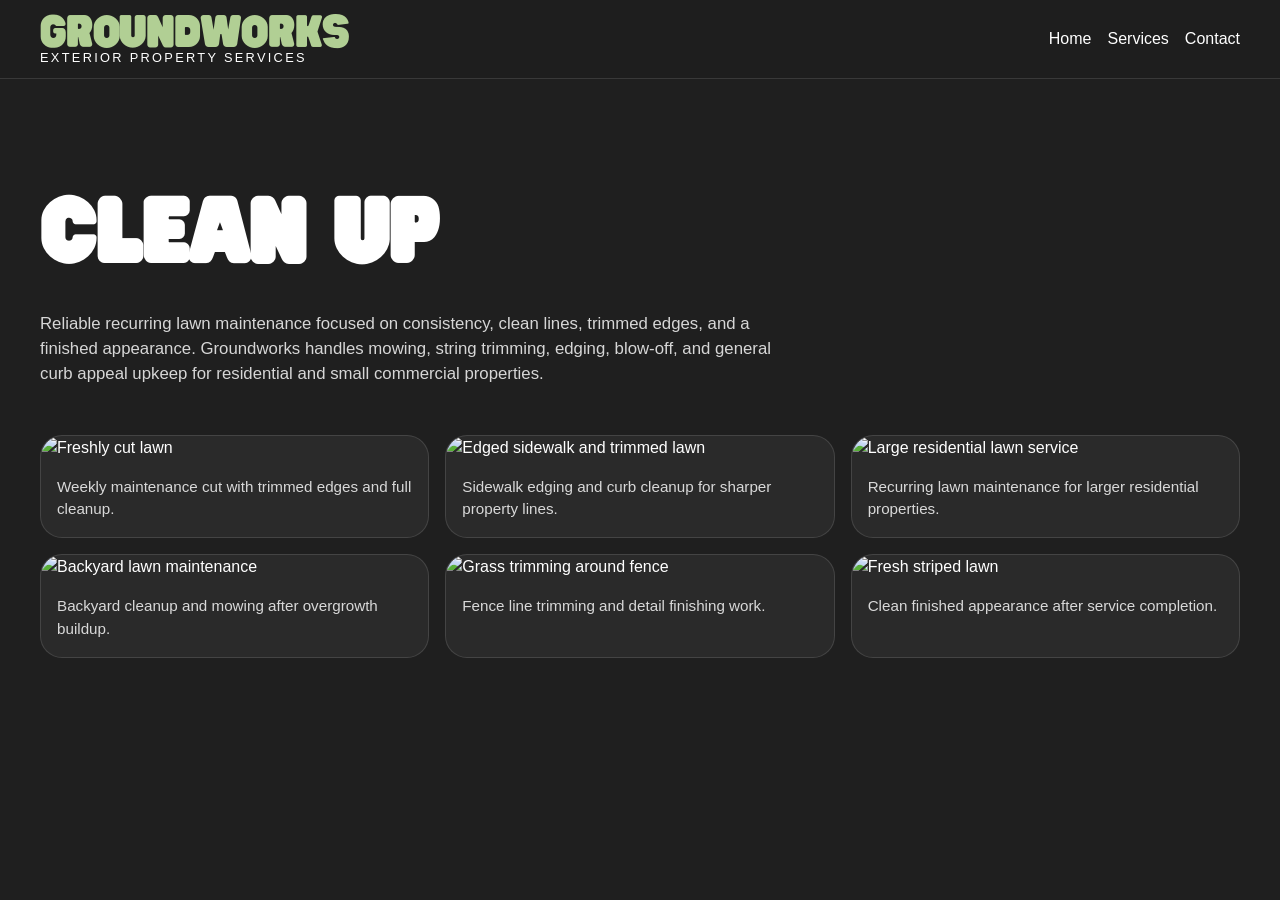
==== clean-up.html @ 6b74489c "added service pages and buttons on main" ====
<!DOCTYPE html>
<html lang="en">
<head>
  <meta charset="UTF-8" />
  <meta name="viewport" content="width=device-width, initial-scale=1.0" />

  <title>Groundworks | Clean Up</title>

  <style>
    /* ========================================
       FONT SETUP
    ======================================== */
    @font-face {
      font-family: 'GroundworksDisplay';
      src: url('./fonts/HitandRun-Regular.otf') format('opentype');
      font-display: swap;
    }

    @font-face {
      font-family: 'GroundworksWide';
      src: url('./fonts/PlacardNextWideRg.ttf') format('truetype');
      font-display: swap;
    }

    /* ========================================
       BRAND VARIABLES
    ======================================== */
    :root {
      --bg: #1f1f1f;
      --bg-card: #2a2a2a;
      --text: #ffffff;
      --text-soft: rgba(255,255,255,0.82);
      --accent: #b1cf94;
      --border: rgba(255,255,255,0.12);
      --max-width: 1200px;
      --radius: 22px;
    }

    /* ========================================
       BASE STYLES
    ======================================== */
    * {
      margin: 0;
      padding: 0;
      box-sizing: border-box;
    }

    body {
      background: var(--bg);
      color: var(--text);
      font-family: Arial, sans-serif;
      line-height: 1.5;
    }

    a {
      text-decoration: none;
      color: inherit;
    }

    img {
      width: 100%;
      display: block;
      border-radius: 18px;
    }

    .container {
      width: min(100% - 2rem, var(--max-width));
      margin: 0 auto;
    }

    /* ========================================
       HEADER
    ======================================== */
    .site-header {
      position: sticky;
      top: 0;
      z-index: 100;
      background: rgba(31,31,31,0.95);
      border-bottom: 1px solid var(--border);
      backdrop-filter: blur(10px);
    }

    .nav-shell {
      min-height: 78px;
      display: flex;
      justify-content: space-between;
      align-items: center;
    }

    .brand {
      display: flex;
      flex-direction: column;
      line-height: 0.95;
    }

    .brand-main {
      font-family: 'GroundworksDisplay', Impact, sans-serif;
      font-size: 2.5rem;
      color: var(--accent);
      text-transform: uppercase;
    }

    .brand-sub {
      font-family: 'GroundworksWide', Impact, sans-serif;
      font-size: 0.8rem;
      letter-spacing: 0.18em;
      text-transform: uppercase;
    }

    .nav-links {
      display: flex;
      gap: 1rem;
    }

    .nav-links a:hover {
      color: var(--accent);
    }

    /* ========================================
       PAGE HERO
    ======================================== */
    .page-hero {
      padding: 6rem 0 3rem;
    }

    .page-title {
      font-family: 'GroundworksDisplay', Impact, sans-serif;
      font-size: clamp(3rem, 7vw, 5rem);
      text-transform: uppercase;
      margin-bottom: 1rem;
    }

    .page-copy {
      max-width: 760px;
      color: var(--text-soft);
      font-size: 1.05rem;
    }

    /* ========================================
       GALLERY GRID
    ======================================== */
    .gallery-section {
      padding-bottom: 5rem;
    }

    .gallery-grid {
      display: grid;
      grid-template-columns: repeat(3, 1fr);
      gap: 1rem;
    }

    .gallery-item {
      background: var(--bg-card);
      border: 1px solid var(--border);
      border-radius: var(--radius);
      overflow: hidden;
    }

    .gallery-caption {
      padding: 1rem;
      color: var(--text-soft);
      font-size: 0.95rem;
    }

    /* ========================================
       MOBILE
    ======================================== */
    @media (max-width: 900px) {
      .gallery-grid {
        grid-template-columns: 1fr;
      }
    }

    @media (max-width: 700px) {
      .nav-shell {
        flex-direction: column;
        align-items: flex-start;
        padding: 1rem 0;
      }

      .page-hero {
        padding-top: 4rem;
      }
    }
  </style>
</head>

<body>

  <!-- ========================================
       HEADER
       Reused from main site
  ======================================== -->
  <header class="site-header">
    <div class="container nav-shell">

      <!-- Links back to homepage -->
      <a href="index.html" class="brand">
        <span class="brand-main">Groundworks</span>
        <span class="brand-sub">Exterior Property Services</span>
      </a>

      <nav class="nav-links">
        <a href="index.html">Home</a>
        <a href="index.html#services">Services</a>
        <a href="index.html#contact">Contact</a>
      </nav>

    </div>
  </header>

  <main>

    <!-- ========================================
         PAGE INTRO
    ======================================== -->
    <section class="page-hero">
      <div class="container">

        <h1 class="page-title">Clean Up</h1>

        <p class="page-copy">
          Reliable recurring lawn maintenance focused on consistency, clean lines, trimmed edges, and a finished appearance. Groundworks handles mowing, string trimming, edging, blow-off, and general curb appeal upkeep for residential and small commercial properties.
        </p>

      </div>
    </section>

    <!-- ========================================
         IMAGE GALLERY
         Duplicate gallery-item blocks as needed
    ======================================== -->
    <section class="gallery-section">
      <div class="container">

        <div class="gallery-grid">

          <article class="gallery-item">
            <img src="images/lawn-1.jpg" alt="Freshly cut lawn" />

            <div class="gallery-caption">
              Weekly maintenance cut with trimmed edges and full cleanup.
            </div>
          </article>

          <article class="gallery-item">
            <img src="images/lawn-2.jpg" alt="Edged sidewalk and trimmed lawn" />

            <div class="gallery-caption">
              Sidewalk edging and curb cleanup for sharper property lines.
            </div>
          </article>

          <article class="gallery-item">
            <img src="images/lawn-3.jpg" alt="Large residential lawn service" />

            <div class="gallery-caption">
              Recurring lawn maintenance for larger residential properties.
            </div>
          </article>

          <article class="gallery-item">
            <img src="images/lawn-4.jpg" alt="Backyard lawn maintenance" />

            <div class="gallery-caption">
              Backyard cleanup and mowing after overgrowth buildup.
            </div>
          </article>

          <article class="gallery-item">
            <img src="images/lawn-5.jpg" alt="Grass trimming around fence" />

            <div class="gallery-caption">
              Fence line trimming and detail finishing work.
            </div>
          </article>

          <article class="gallery-item">
            <img src="images/lawn-6.jpg" alt="Fresh striped lawn" />

            <div class="gallery-caption">
              Clean finished appearance after service completion.
            </div>
          </article>

        </div>

      </div>
    </section>

  </main>

</body>
</html>
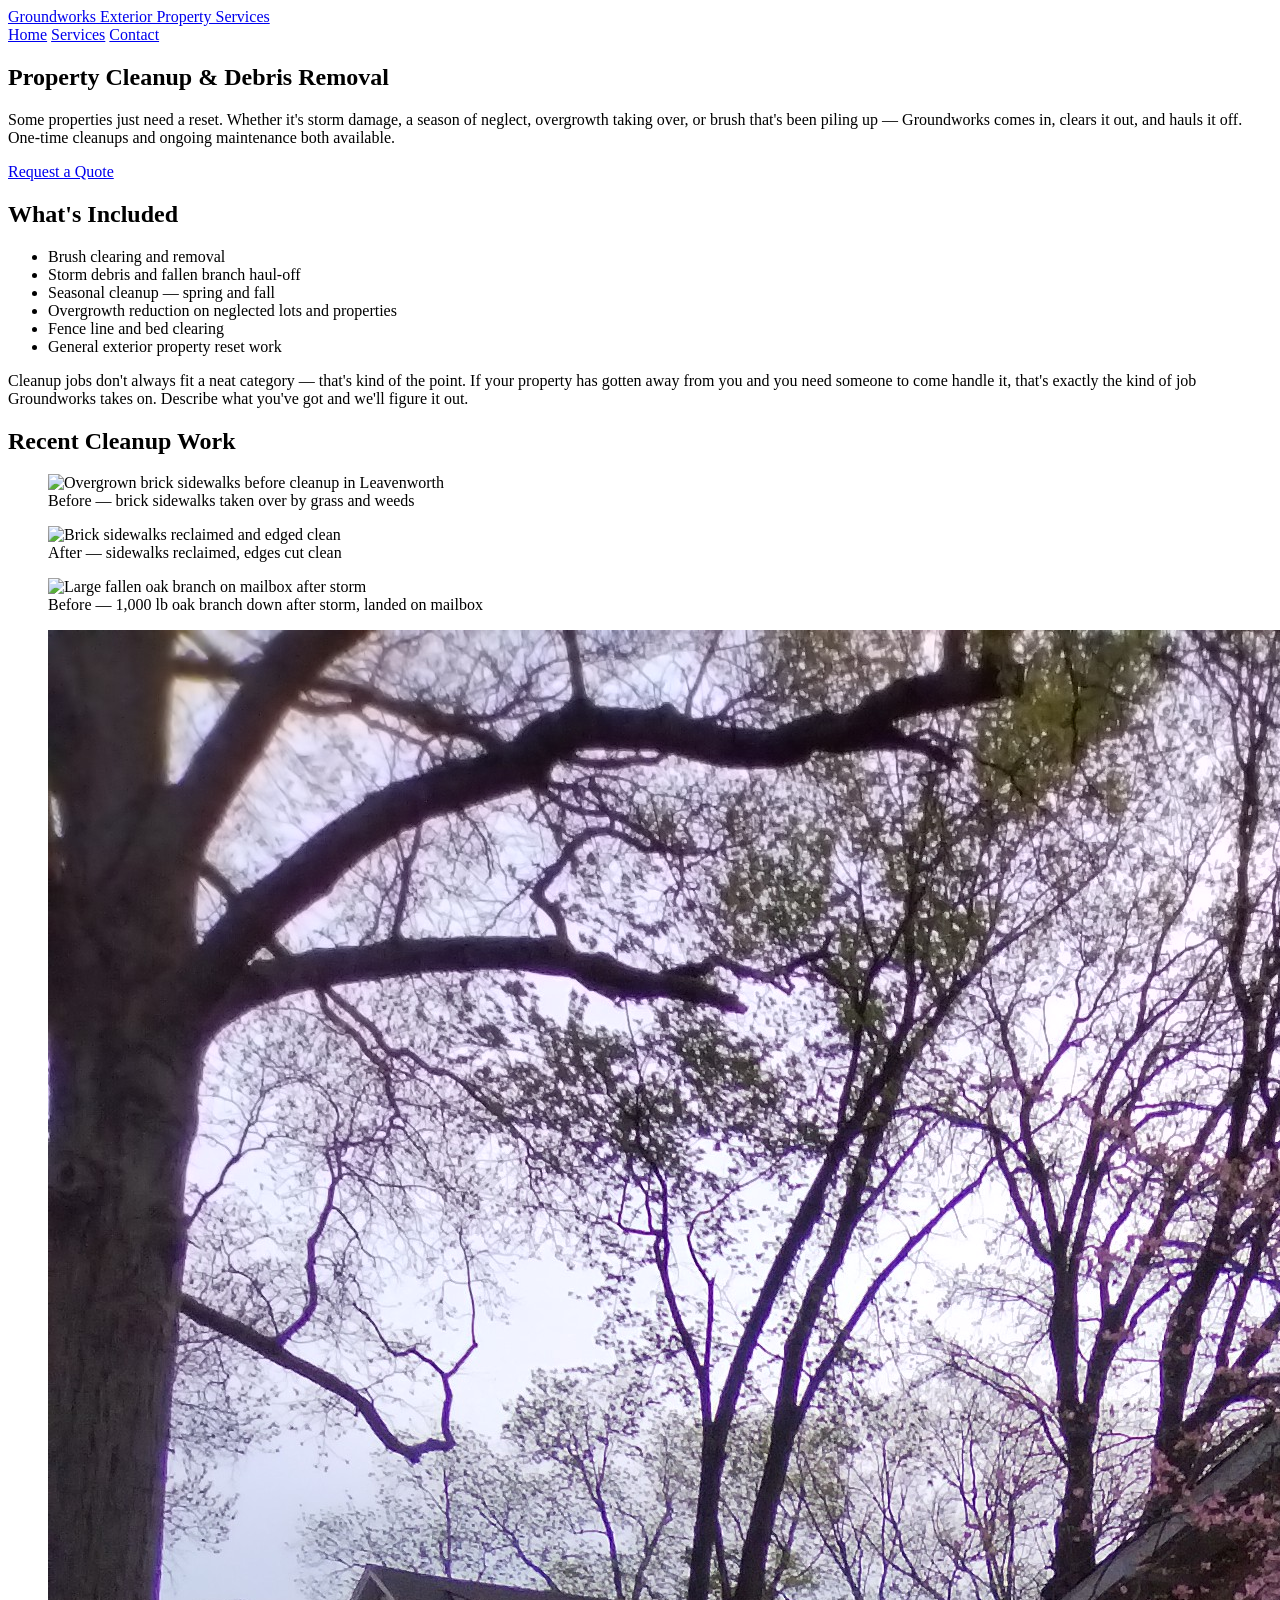
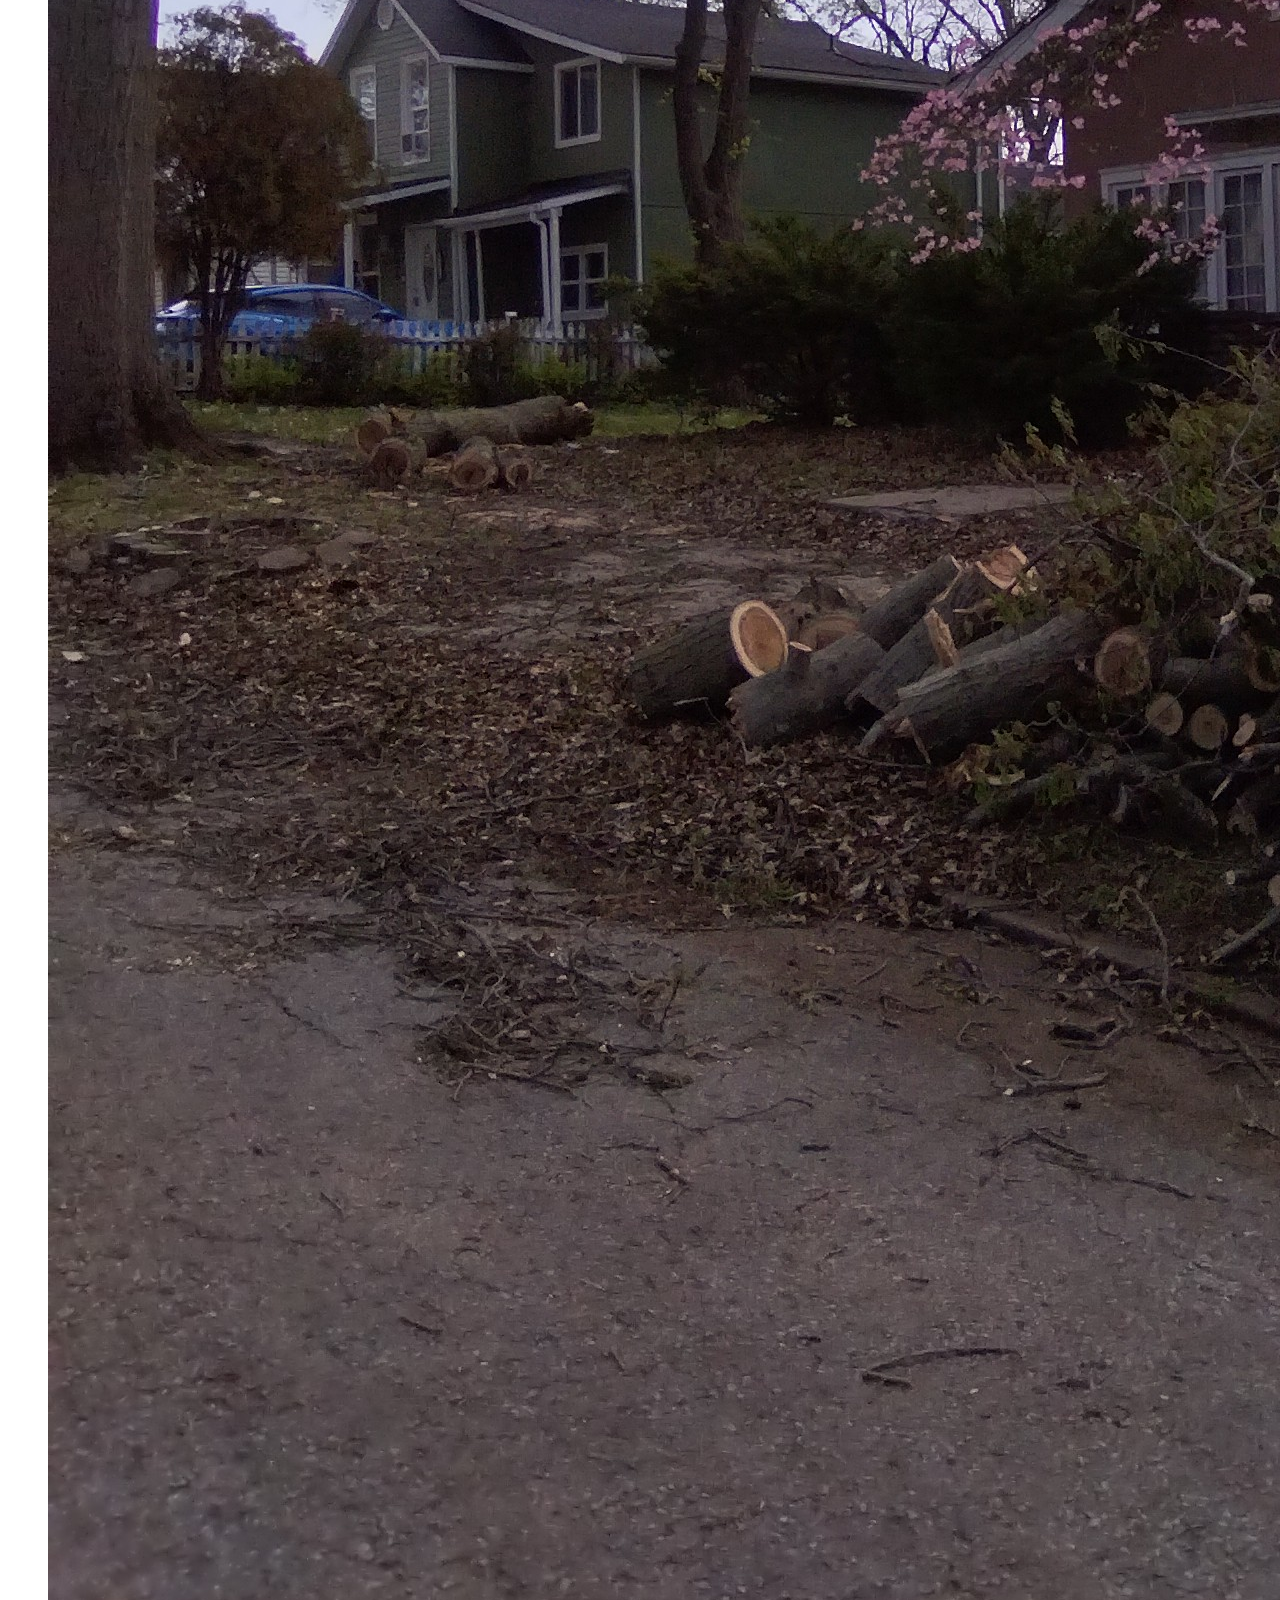
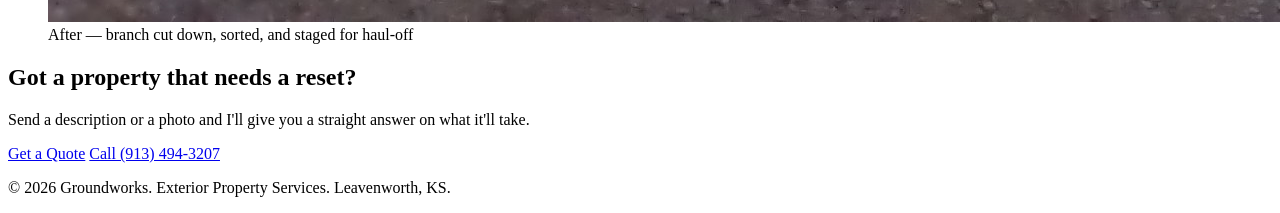
==== commit 8dd97aad: "clean up" ====
--- a/clean-up.html
+++ b/clean-up.html
@@ -3,292 +3,99 @@
 <head>
   <meta charset="UTF-8" />
   <meta name="viewport" content="width=device-width, initial-scale=1.0" />
-
-  <title>Groundworks | Clean Up</title>
-
-  <style>
-    /* ========================================
-       FONT SETUP
-    ======================================== */
-    @font-face {
-      font-family: 'GroundworksDisplay';
-      src: url('./fonts/HitandRun-Regular.otf') format('opentype');
-      font-display: swap;
-    }
-
-    @font-face {
-      font-family: 'GroundworksWide';
-      src: url('./fonts/PlacardNextWideRg.ttf') format('truetype');
-      font-display: swap;
-    }
-
-    /* ========================================
-       BRAND VARIABLES
-    ======================================== */
-    :root {
-      --bg: #1f1f1f;
-      --bg-card: #2a2a2a;
-      --text: #ffffff;
-      --text-soft: rgba(255,255,255,0.82);
-      --accent: #b1cf94;
-      --border: rgba(255,255,255,0.12);
-      --max-width: 1200px;
-      --radius: 22px;
-    }
-
-    /* ========================================
-       BASE STYLES
-    ======================================== */
-    * {
-      margin: 0;
-      padding: 0;
-      box-sizing: border-box;
-    }
-
-    body {
-      background: var(--bg);
-      color: var(--text);
-      font-family: Arial, sans-serif;
-      line-height: 1.5;
-    }
-
-    a {
-      text-decoration: none;
-      color: inherit;
-    }
-
-    img {
-      width: 100%;
-      display: block;
-      border-radius: 18px;
-    }
-
-    .container {
-      width: min(100% - 2rem, var(--max-width));
-      margin: 0 auto;
-    }
-
-    /* ========================================
-       HEADER
-    ======================================== */
-    .site-header {
-      position: sticky;
-      top: 0;
-      z-index: 100;
-      background: rgba(31,31,31,0.95);
-      border-bottom: 1px solid var(--border);
-      backdrop-filter: blur(10px);
-    }
-
-    .nav-shell {
-      min-height: 78px;
-      display: flex;
-      justify-content: space-between;
-      align-items: center;
-    }
-
-    .brand {
-      display: flex;
-      flex-direction: column;
-      line-height: 0.95;
-    }
-
-    .brand-main {
-      font-family: 'GroundworksDisplay', Impact, sans-serif;
-      font-size: 2.5rem;
-      color: var(--accent);
-      text-transform: uppercase;
-    }
-
-    .brand-sub {
-      font-family: 'GroundworksWide', Impact, sans-serif;
-      font-size: 0.8rem;
-      letter-spacing: 0.18em;
-      text-transform: uppercase;
-    }
-
-    .nav-links {
-      display: flex;
-      gap: 1rem;
-    }
-
-    .nav-links a:hover {
-      color: var(--accent);
-    }
-
-    /* ========================================
-       PAGE HERO
-    ======================================== */
-    .page-hero {
-      padding: 6rem 0 3rem;
-    }
-
-    .page-title {
-      font-family: 'GroundworksDisplay', Impact, sans-serif;
-      font-size: clamp(3rem, 7vw, 5rem);
-      text-transform: uppercase;
-      margin-bottom: 1rem;
-    }
-
-    .page-copy {
-      max-width: 760px;
-      color: var(--text-soft);
-      font-size: 1.05rem;
-    }
-
-    /* ========================================
-       GALLERY GRID
-    ======================================== */
-    .gallery-section {
-      padding-bottom: 5rem;
-    }
-
-    .gallery-grid {
-      display: grid;
-      grid-template-columns: repeat(3, 1fr);
-      gap: 1rem;
-    }
-
-    .gallery-item {
-      background: var(--bg-card);
-      border: 1px solid var(--border);
-      border-radius: var(--radius);
-      overflow: hidden;
-    }
-
-    .gallery-caption {
-      padding: 1rem;
-      color: var(--text-soft);
-      font-size: 0.95rem;
-    }
-
-    /* ========================================
-       MOBILE
-    ======================================== */
-    @media (max-width: 900px) {
-      .gallery-grid {
-        grid-template-columns: 1fr;
-      }
-    }
-
-    @media (max-width: 700px) {
-      .nav-shell {
-        flex-direction: column;
-        align-items: flex-start;
-        padding: 1rem 0;
-      }
-
-      .page-hero {
-        padding-top: 4rem;
-      }
-    }
-  </style>
+  <title>Property Cleanup in Leavenworth KS | Groundworks</title>
+  <meta name="description" content="Brush removal, storm debris haul-off, overgrowth clearing, and neglected property cleanup in Leavenworth and Lansing, KS. One-time or recurring — Groundworks gets it done." />
+  <link rel="stylesheet" href="style.css" />
 </head>
-
 <body>
 
-  <!-- ========================================
-       HEADER
-       Reused from main site
-  ======================================== -->
-  <header class="site-header">
-    <div class="container nav-shell">
-
-      <!-- Links back to homepage -->
-      <a href="index.html" class="brand">
-        <span class="brand-main">Groundworks</span>
-        <span class="brand-sub">Exterior Property Services</span>
-      </a>
-
-      <nav class="nav-links">
-        <a href="index.html">Home</a>
-        <a href="index.html#services">Services</a>
-        <a href="index.html#contact">Contact</a>
-      </nav>
-
-    </div>
+  <header>
+    <a href="index.html">Groundworks Exterior Property Services</a>
+    <nav>
+      <a href="index.html">Home</a>
+      <a href="index.html#services">Services</a>
+      <a href="index.html#contact">Contact</a>
+    </nav>
   </header>
 
-  <main>
+  <main class="service-page">
 
-    <!-- ========================================
-         PAGE INTRO
-    ======================================== -->
-    <section class="page-hero">
-      <div class="container">
+    <section class="service-hero">
+      <h1>Property Cleanup &amp; Debris Removal</h1>
+      <p class="service-intro">
+        Some properties just need a reset. Whether it's storm damage, a season of neglect, 
+        overgrowth taking over, or brush that's been piling up — Groundworks comes in, 
+        clears it out, and hauls it off. One-time cleanups and ongoing maintenance both available.
+      </p>
+      <a href="quote.html" class="btn-primary">Request a Quote</a>
+    </section>
 
-        <h1 class="page-title">Clean Up</h1>
+    <section class="service-details">
+      <h2>What's Included</h2>
+      <ul>
+        <li>Brush clearing and removal</li>
+        <li>Storm debris and fallen branch haul-off</li>
+        <li>Seasonal cleanup — spring and fall</li>
+        <li>Overgrowth reduction on neglected lots and properties</li>
+        <li>Fence line and bed clearing</li>
+        <li>General exterior property reset work</li>
+      </ul>
+      <p>
+        Cleanup jobs don't always fit a neat category — that's kind of the point. If your 
+        property has gotten away from you and you need someone to come handle it, that's exactly 
+        the kind of job Groundworks takes on. Describe what you've got and we'll figure it out.
+      </p>
+    </section>
 
-        <p class="page-copy">
-          Reliable recurring lawn maintenance focused on consistency, clean lines, trimmed edges, and a finished appearance. Groundworks handles mowing, string trimming, edging, blow-off, and general curb appeal upkeep for residential and small commercial properties.
-        </p>
+    <section class="service-gallery">
+      <h2>Recent Cleanup Work</h2>
 
+      <!-- 
+        REPLACE THESE with your real cleanup before/after photos.
+        Suggested filenames: cleanup-before-1.jpg, cleanup-after-1.jpg, etc.
+        The captions below are written to match typical cleanup jobs — update to match your actual photos.
+      -->
+
+      <div class="gallery-grid">
+        <figure>
+          <img src="images/100_0237.JPG" alt="Overgrown brick sidewalks before cleanup in Leavenworth" />
+          <figcaption>Before — brick sidewalks taken over by grass and weeds</figcaption>
+        </figure>
+        <figure>
+          <img src="images/IMG_0558.jpg" alt="Brick sidewalks reclaimed and edged clean" />
+          <figcaption>After — sidewalks reclaimed, edges cut clean</figcaption>
+        </figure>
+        <figure>
+          <img src="images/100_0317.JPG" alt="Large fallen oak branch on mailbox after storm" />
+          <figcaption>Before — 1,000 lb oak branch down after storm, landed on mailbox</figcaption>
+        </figure>
+        <figure>
+          <img src="images/IMG_0437.jpg" alt="Storm debris cut up and staged for removal" />
+          <figcaption>After — branch cut down, sorted, and staged for haul-off</figcaption>
+        </figure>
+
+        <!-- Add your real cleanup photos below this line -->
+        <!-- 
+        <figure>
+          <img src="images/YOUR-PHOTO.jpg" alt="Descriptive alt text for Google" />
+          <figcaption>Your caption here</figcaption>
+        </figure>
+        -->
       </div>
     </section>
 
-    <!-- ========================================
-         IMAGE GALLERY
-         Duplicate gallery-item blocks as needed
-    ======================================== -->
-    <section class="gallery-section">
-      <div class="container">
-
-        <div class="gallery-grid">
-
-          <article class="gallery-item">
-            <img src="images/lawn-1.jpg" alt="Freshly cut lawn" />
-
-            <div class="gallery-caption">
-              Weekly maintenance cut with trimmed edges and full cleanup.
-            </div>
-          </article>
-
-          <article class="gallery-item">
-            <img src="images/lawn-2.jpg" alt="Edged sidewalk and trimmed lawn" />
-
-            <div class="gallery-caption">
-              Sidewalk edging and curb cleanup for sharper property lines.
-            </div>
-          </article>
-
-          <article class="gallery-item">
-            <img src="images/lawn-3.jpg" alt="Large residential lawn service" />
-
-            <div class="gallery-caption">
-              Recurring lawn maintenance for larger residential properties.
-            </div>
-          </article>
-
-          <article class="gallery-item">
-            <img src="images/lawn-4.jpg" alt="Backyard lawn maintenance" />
-
-            <div class="gallery-caption">
-              Backyard cleanup and mowing after overgrowth buildup.
-            </div>
-          </article>
-
-          <article class="gallery-item">
-            <img src="images/lawn-5.jpg" alt="Grass trimming around fence" />
-
-            <div class="gallery-caption">
-              Fence line trimming and detail finishing work.
-            </div>
-          </article>
-
-          <article class="gallery-item">
-            <img src="images/lawn-6.jpg" alt="Fresh striped lawn" />
-
-            <div class="gallery-caption">
-              Clean finished appearance after service completion.
-            </div>
-          </article>
-
-        </div>
-
-      </div>
+    <section class="service-cta">
+      <h2>Got a property that needs a reset?</h2>
+      <p>Send a description or a photo and I'll give you a straight answer on what it'll take.</p>
+      <a href="quote.html" class="btn-primary">Get a Quote</a>
+      <a href="tel:9134943207" class="btn-secondary">Call (913) 494-3207</a>
     </section>
 
   </main>
 
+  <footer>
+    <p>&copy; 2026 Groundworks. Exterior Property Services. Leavenworth, KS.</p>
+  </footer>
+
 </body>
 </html>
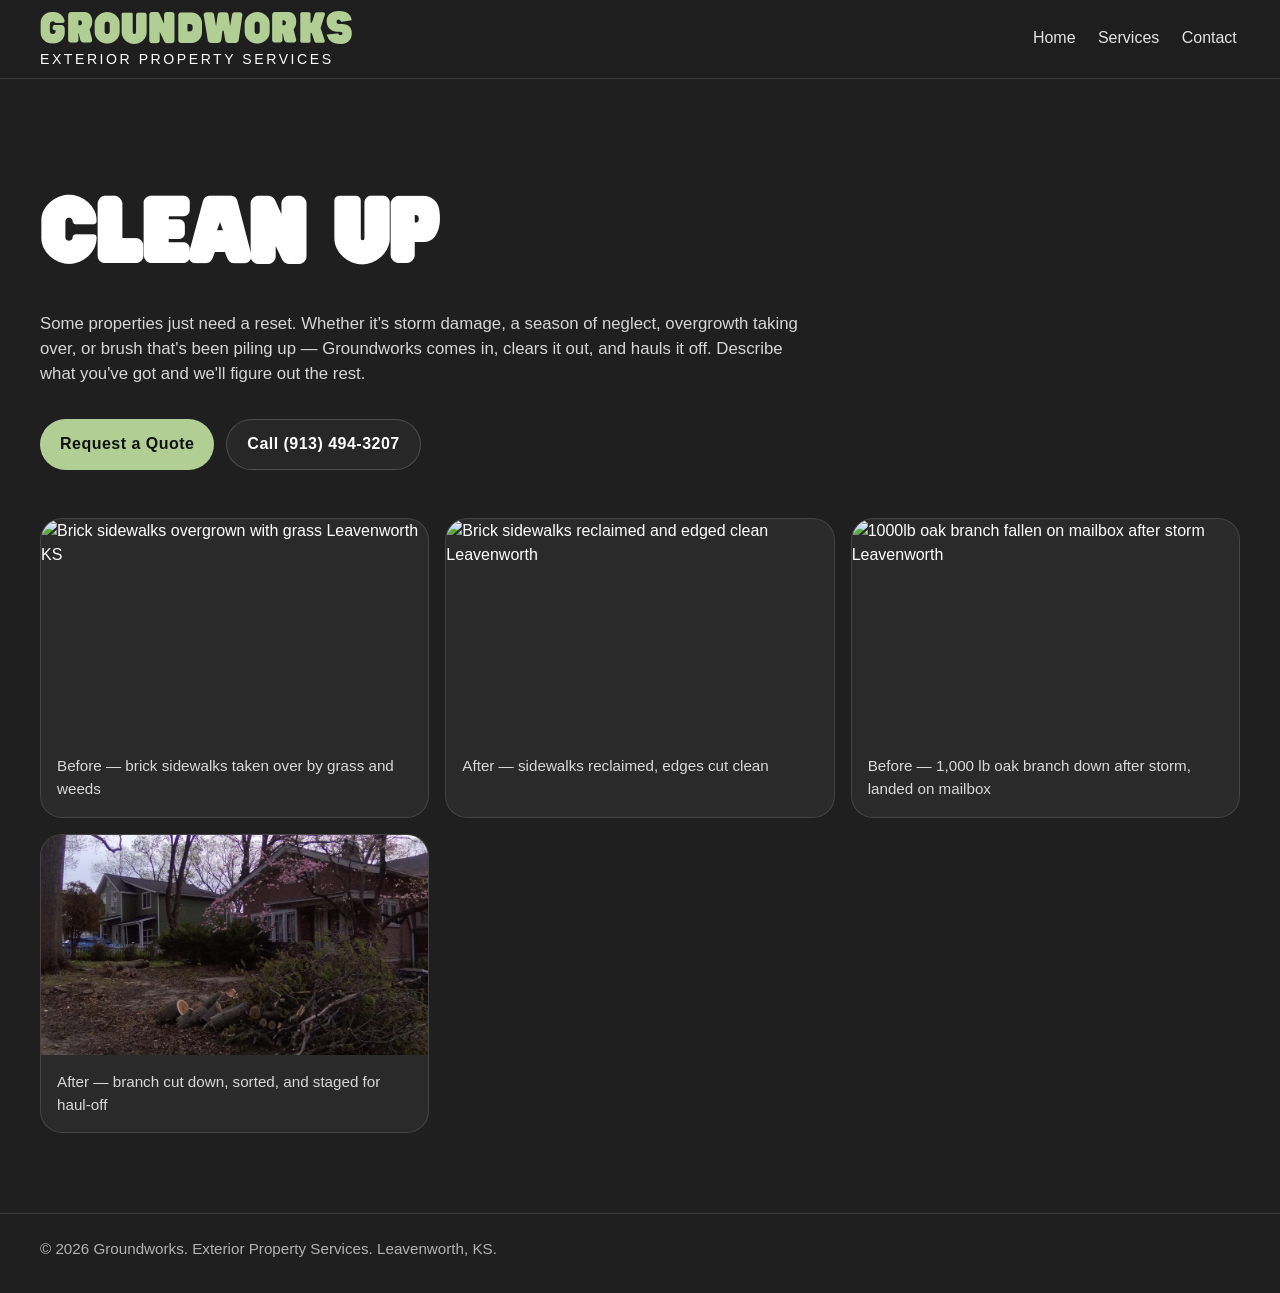
==== commit 0fd02ced: "clean up and style css" ====
--- a/clean-up.html
+++ b/clean-up.html
@@ -5,96 +5,78 @@
   <meta name="viewport" content="width=device-width, initial-scale=1.0" />
   <title>Property Cleanup in Leavenworth KS | Groundworks</title>
   <meta name="description" content="Brush removal, storm debris haul-off, overgrowth clearing, and neglected property cleanup in Leavenworth and Lansing, KS. One-time or recurring — Groundworks gets it done." />
+  <link rel="icon" type="image/png" href="/favicon.png" />
   <link rel="stylesheet" href="style.css" />
 </head>
 <body>
 
-  <header>
-    <a href="index.html">Groundworks Exterior Property Services</a>
-    <nav>
-      <a href="index.html">Home</a>
-      <a href="index.html#services">Services</a>
-      <a href="index.html#contact">Contact</a>
-    </nav>
+  <header class="site-header">
+    <div class="container nav-shell">
+      <a href="index.html" class="brand">
+        <span class="brand-main">Groundworks</span>
+        <span class="brand-sub">Exterior Property Services</span>
+      </a>
+      <nav class="nav-links">
+        <a href="index.html">Home</a>
+        <a href="index.html#services">Services</a>
+        <a href="index.html#contact">Contact</a>
+      </nav>
+    </div>
   </header>
 
-  <main class="service-page">
+  <main>
 
-    <section class="service-hero">
-      <h1>Property Cleanup &amp; Debris Removal</h1>
-      <p class="service-intro">
-        Some properties just need a reset. Whether it's storm damage, a season of neglect, 
-        overgrowth taking over, or brush that's been piling up — Groundworks comes in, 
-        clears it out, and hauls it off. One-time cleanups and ongoing maintenance both available.
-      </p>
-      <a href="quote.html" class="btn-primary">Request a Quote</a>
-    </section>
-
-    <section class="service-details">
-      <h2>What's Included</h2>
-      <ul>
-        <li>Brush clearing and removal</li>
-        <li>Storm debris and fallen branch haul-off</li>
-        <li>Seasonal cleanup — spring and fall</li>
-        <li>Overgrowth reduction on neglected lots and properties</li>
-        <li>Fence line and bed clearing</li>
-        <li>General exterior property reset work</li>
-      </ul>
-      <p>
-        Cleanup jobs don't always fit a neat category — that's kind of the point. If your 
-        property has gotten away from you and you need someone to come handle it, that's exactly 
-        the kind of job Groundworks takes on. Describe what you've got and we'll figure it out.
-      </p>
-    </section>
-
-    <section class="service-gallery">
-      <h2>Recent Cleanup Work</h2>
-
-      <!-- 
-        REPLACE THESE with your real cleanup before/after photos.
-        Suggested filenames: cleanup-before-1.jpg, cleanup-after-1.jpg, etc.
-        The captions below are written to match typical cleanup jobs — update to match your actual photos.
-      -->
-
-      <div class="gallery-grid">
-        <figure>
-          <img src="images/100_0237.JPG" alt="Overgrown brick sidewalks before cleanup in Leavenworth" />
-          <figcaption>Before — brick sidewalks taken over by grass and weeds</figcaption>
-        </figure>
-        <figure>
-          <img src="images/IMG_0558.jpg" alt="Brick sidewalks reclaimed and edged clean" />
-          <figcaption>After — sidewalks reclaimed, edges cut clean</figcaption>
-        </figure>
-        <figure>
-          <img src="images/100_0317.JPG" alt="Large fallen oak branch on mailbox after storm" />
-          <figcaption>Before — 1,000 lb oak branch down after storm, landed on mailbox</figcaption>
-        </figure>
-        <figure>
-          <img src="images/IMG_0437.jpg" alt="Storm debris cut up and staged for removal" />
-          <figcaption>After — branch cut down, sorted, and staged for haul-off</figcaption>
-        </figure>
-
-        <!-- Add your real cleanup photos below this line -->
-        <!-- 
-        <figure>
-          <img src="images/YOUR-PHOTO.jpg" alt="Descriptive alt text for Google" />
-          <figcaption>Your caption here</figcaption>
-        </figure>
-        -->
+    <section class="page-hero">
+      <div class="container">
+        <h1 class="page-title">Clean Up</h1>
+        <p class="page-copy">
+          Some properties just need a reset. Whether it's storm damage, a season of neglect,
+          overgrowth taking over, or brush that's been piling up — Groundworks comes in, clears
+          it out, and hauls it off. Describe what you've got and we'll figure out the rest.
+        </p>
+        <div class="service-actions">
+          <a class="btn btn-primary" href="quote.html">Request a Quote</a>
+          <a class="btn btn-secondary" href="tel:9134943207">Call (913) 494-3207</a>
+        </div>
       </div>
     </section>
 
-    <section class="service-cta">
-      <h2>Got a property that needs a reset?</h2>
-      <p>Send a description or a photo and I'll give you a straight answer on what it'll take.</p>
-      <a href="quote.html" class="btn-primary">Get a Quote</a>
-      <a href="tel:9134943207" class="btn-secondary">Call (913) 494-3207</a>
+    <section class="gallery-section">
+      <div class="container">
+        <div class="gallery-grid">
+
+          <article class="gallery-item">
+            <img src="images/100_0237.JPG" alt="Brick sidewalks overgrown with grass Leavenworth KS" />
+            <div class="gallery-caption">Before — brick sidewalks taken over by grass and weeds</div>
+          </article>
+
+          <article class="gallery-item">
+            <img src="images/IMG_0558.jpg" alt="Brick sidewalks reclaimed and edged clean Leavenworth" />
+            <div class="gallery-caption">After — sidewalks reclaimed, edges cut clean</div>
+          </article>
+
+          <article class="gallery-item">
+            <img src="images/100_0317.JPG" alt="1000lb oak branch fallen on mailbox after storm Leavenworth" />
+            <div class="gallery-caption">Before — 1,000 lb oak branch down after storm, landed on mailbox</div>
+          </article>
+
+          <article class="gallery-item">
+            <img src="images/IMG_0437.jpg" alt="Storm debris cut up and staged for removal" />
+            <div class="gallery-caption">After — branch cut down, sorted, and staged for haul-off</div>
+          </article>
+
+          <!-- Add your cleanup photos below as more gallery-item blocks -->
+
+        </div>
+      </div>
     </section>
 
   </main>
 
-  <footer>
-    <p>&copy; 2026 Groundworks. Exterior Property Services. Leavenworth, KS.</p>
+  <footer class="site-footer">
+    <div class="container">
+      <p>© 2026 Groundworks. Exterior Property Services. Leavenworth, KS.</p>
+    </div>
   </footer>
 
 </body>
--- a/style.css
+++ b/style.css
@@ -0,0 +1,678 @@
+/* ============================================================
+   GROUNDWORKS — style.css
+   Single stylesheet for all pages:
+   index.html, lawn-care.html, tree-trimming.html,
+   clean-up.html, quote.html
+   ============================================================ */
+
+/* ── Custom Fonts ─────────────────────────────────────────── */
+@font-face {
+  font-family: 'GroundworksDisplay';
+  src: url('./fonts/HitandRun-Regular.otf') format('opentype');
+  font-display: swap;
+}
+
+@font-face {
+  font-family: 'GroundworksWide';
+  src: url('./fonts/PlacardNextWideRg.ttf') format('truetype');
+  font-display: swap;
+}
+
+/* ── Brand Variables ──────────────────────────────────────── */
+:root {
+  --bg:           #1f1f1f;
+  --bg-soft:      #686868;
+  --bg-card:      #2a2a2a;
+  --text:         #ffffff;
+  --text-soft:    rgba(255, 255, 255, 0.82);
+  --text-muted:   rgba(255, 255, 255, 0.66);
+  --accent:       #b1cf94;
+  --border:       rgba(255, 255, 255, 0.12);
+  --shadow:       0 12px 30px rgba(0, 0, 0, 0.22);
+  --max-width:    1200px;
+  --radius:       22px;
+}
+
+/* ── Reset & Base ─────────────────────────────────────────── */
+*, *::before, *::after {
+  box-sizing: border-box;
+  margin: 0;
+  padding: 0;
+}
+
+html {
+  scroll-behavior: smooth;
+}
+
+body {
+  background: var(--bg);
+  color: var(--text);
+  font-family: Arial, Helvetica, sans-serif;
+  line-height: 1.5;
+}
+
+img {
+  display: block;
+  width: 100%;
+  height: auto;
+}
+
+a {
+  color: inherit;
+  text-decoration: none;
+}
+
+/* ── Layout Helpers ───────────────────────────────────────── */
+.container {
+  width: min(100% - 2rem, var(--max-width));
+  margin: 0 auto;
+}
+
+.section {
+  padding: 4.5rem 0;
+}
+
+.section-title {
+  font-family: 'GroundworksDisplay', Impact, sans-serif;
+  font-size: clamp(2rem, 5vw, 3.5rem);
+  letter-spacing: 0.04em;
+  text-transform: uppercase;
+  margin-bottom: 0.75rem;
+}
+
+.section-copy {
+  max-width: 760px;
+  color: var(--text-soft);
+  margin-bottom: 2rem;
+}
+
+/* ── Header / Nav ─────────────────────────────────────────── */
+.site-header {
+  position: sticky;
+  top: 0;
+  z-index: 100;
+  background: rgba(31, 31, 31, 0.94);
+  border-bottom: 1px solid var(--border);
+  backdrop-filter: blur(10px);
+}
+
+.nav-shell {
+  min-height: 78px;
+  display: flex;
+  align-items: center;
+  justify-content: space-between;
+  gap: 1rem;
+}
+
+.brand {
+  display: flex;
+  flex-direction: column;
+  line-height: 0.95;
+}
+
+.brand-main {
+  font-family: 'GroundworksDisplay', Impact, sans-serif;
+  font-size: clamp(1.9rem, 3vw, 2.7rem);
+  text-transform: uppercase;
+  color: var(--accent);
+  letter-spacing: 0.04em;
+}
+
+.brand-sub {
+  margin-top: 0.25rem;
+  font-family: 'GroundworksWide', Impact, sans-serif;
+  font-size: 0.88rem;
+  text-transform: uppercase;
+  letter-spacing: 0.18em;
+  color: var(--text);
+}
+
+.nav-links {
+  display: flex;
+  align-items: center;
+  gap: 1rem;
+  flex-wrap: wrap;
+}
+
+.nav-links a {
+  padding: 0.35rem 0.2rem;
+  color: rgba(255, 255, 255, 0.88);
+  border-bottom: 2px solid transparent;
+  transition: 0.2s ease;
+}
+
+.nav-links a:hover {
+  color: var(--accent);
+  border-color: var(--accent);
+}
+
+/* ── Buttons ──────────────────────────────────────────────── */
+.btn {
+  display: inline-flex;
+  align-items: center;
+  justify-content: center;
+  min-height: 48px;
+  padding: 0.8rem 1.25rem;
+  border-radius: 999px;
+  font-weight: 700;
+  letter-spacing: 0.03em;
+  transition: 0.2s ease;
+  cursor: pointer;
+  border: none;
+}
+
+.btn-primary {
+  background: var(--accent);
+  color: #111111;
+}
+
+.btn-primary:hover {
+  transform: translateY(-1px);
+  filter: brightness(1.04);
+}
+
+.btn-secondary {
+  background: rgba(255, 255, 255, 0.04);
+  border: 1px solid rgba(255, 255, 255, 0.18);
+  color: var(--text);
+}
+
+.btn-secondary:hover {
+  color: var(--accent);
+  border-color: var(--accent);
+}
+
+/* ── Footer ───────────────────────────────────────────────── */
+.site-footer {
+  border-top: 1px solid var(--border);
+  padding: 1.5rem 0 2rem;
+  color: var(--text-muted);
+  font-size: 0.95rem;
+}
+
+/* ============================================================
+   INDEX PAGE
+   ============================================================ */
+
+.hero {
+  position: relative;
+  overflow: hidden;
+  background:
+    linear-gradient(rgba(0,0,0,0.55), rgba(0,0,0,0.72)),
+    url('images/hero.jpg') center / cover no-repeat;
+}
+
+.hero::after {
+  content: '';
+  position: absolute;
+  inset: 0;
+  background: linear-gradient(90deg, rgba(215,177,38,0.11), transparent 45%);
+  pointer-events: none;
+}
+
+.hero-inner {
+  position: relative;
+  z-index: 1;
+  min-height: 72vh;
+  display: grid;
+  align-items: center;
+  padding: 5rem 0;
+}
+
+.hero-copy { max-width: 780px; }
+
+.eyebrow {
+  display: inline-block;
+  margin-bottom: 1rem;
+  font-size: 0.85rem;
+  color: var(--accent);
+  text-transform: uppercase;
+  letter-spacing: 0.2em;
+}
+
+.hero h1 {
+  font-family: 'GroundworksDisplay', Impact, sans-serif;
+  font-size: clamp(3rem, 8vw, 6rem);
+  line-height: 0.92;
+  text-transform: uppercase;
+  margin-bottom: 1rem;
+  text-shadow: 0 4px 16px rgba(0,0,0,0.3);
+}
+
+.hero p {
+  max-width: 650px;
+  font-size: 1.08rem;
+  color: rgba(255,255,255,0.9);
+  margin-bottom: 1.5rem;
+}
+
+.hero-actions {
+  display: flex;
+  flex-wrap: wrap;
+  gap: 1rem;
+}
+
+/* Services stack */
+.services-stack { display: grid; gap: 1.25rem; }
+
+.service-row {
+  display: grid;
+  grid-template-columns: 300px 1fr;
+  gap: 1.25rem;
+  align-items: stretch;
+  background: linear-gradient(180deg, rgba(255,255,255,0.04), rgba(255,255,255,0.02));
+  border: 1px solid var(--border);
+  border-radius: var(--radius);
+  overflow: hidden;
+  box-shadow: var(--shadow);
+}
+
+.service-row-reverse { grid-template-columns: 1fr 300px; }
+.service-row-reverse .service-media { order: 2; }
+.service-row-reverse .service-content { order: 1; }
+
+.service-media {
+  min-height: 220px;
+  background: #222222;
+}
+
+.service-media img {
+  width: 100%;
+  height: 100%;
+  object-fit: cover;
+  border-radius: 0;
+}
+
+.service-content {
+  display: flex;
+  flex-direction: column;
+  justify-content: center;
+  padding: 1.5rem;
+}
+
+.service-content h3 {
+  font-family: 'GroundworksDisplay', Impact, sans-serif;
+  font-size: clamp(1.5rem, 4vw, 2.4rem);
+  letter-spacing: 0.04em;
+  text-transform: uppercase;
+  color: var(--accent);
+  margin-bottom: 0.75rem;
+}
+
+.service-content p {
+  color: var(--text-soft);
+  font-size: 1rem;
+  max-width: 60ch;
+  margin-bottom: 1rem;
+}
+
+.service-actions {
+  display: flex;
+  gap: 0.75rem;
+  flex-wrap: wrap;
+  margin-top: 1.25rem;
+}
+
+/* Carousel */
+.carousel-shell {
+  position: relative;
+  border: 1px solid var(--border);
+  border-radius: 24px;
+  overflow: hidden;
+  background: #171717;
+  box-shadow: var(--shadow);
+}
+
+.carousel-track {
+  display: flex;
+  transition: transform 0.35s ease;
+  will-change: transform;
+}
+
+.slide {
+  min-width: 100%;
+  position: relative;
+  aspect-ratio: 16 / 9;
+  background: #222222;
+}
+
+.slide img {
+  width: 100%;
+  height: 100%;
+  object-fit: cover;
+  border-radius: 0;
+}
+
+.slide-caption {
+  position: absolute;
+  left: 1rem;
+  bottom: 1rem;
+  max-width: calc(100% - 2rem);
+  background: rgba(0,0,0,0.6);
+  color: var(--text);
+  padding: 0.65rem 0.85rem;
+  border-radius: 12px;
+  font-size: 0.95rem;
+}
+
+.carousel-btn {
+  position: absolute;
+  top: 50%;
+  transform: translateY(-50%);
+  z-index: 2;
+  width: 46px;
+  height: 46px;
+  border: none;
+  border-radius: 999px;
+  background: rgba(0,0,0,0.58);
+  color: #ffffff;
+  font-size: 1.4rem;
+  cursor: pointer;
+}
+
+.carousel-btn:hover {
+  background: rgba(177,207,148,0.95);
+  color: #111111;
+}
+
+.carousel-btn.prev { left: 1rem; }
+.carousel-btn.next { right: 1rem; }
+
+.carousel-dots {
+  display: flex;
+  justify-content: center;
+  gap: 0.55rem;
+  padding: 1rem;
+  background: #1b1b1b;
+}
+
+.dot {
+  width: 11px;
+  height: 11px;
+  border: none;
+  border-radius: 999px;
+  background: rgba(255,255,255,0.3);
+  cursor: pointer;
+}
+
+.dot.active { background: var(--accent); }
+
+/* Contact */
+.contact-grid {
+  display: grid;
+  grid-template-columns: 1.1fr 0.9fr;
+  gap: 1rem;
+}
+
+.contact-card,
+.info-card {
+  background: linear-gradient(180deg, rgba(255,255,255,0.04), rgba(255,255,255,0.02));
+  border: 1px solid var(--border);
+  border-radius: var(--radius);
+  padding: 1.5rem;
+  box-shadow: var(--shadow);
+}
+
+.contact-list {
+  display: grid;
+  gap: 0.9rem;
+  margin-top: 1rem;
+}
+
+.contact-item {
+  padding-bottom: 0.9rem;
+  border-bottom: 1px solid rgba(255,255,255,0.08);
+}
+
+.contact-item:last-child {
+  padding-bottom: 0;
+  border-bottom: none;
+}
+
+.contact-label {
+  font-size: 0.78rem;
+  text-transform: uppercase;
+  letter-spacing: 0.14em;
+  color: var(--accent);
+  margin-bottom: 0.12rem;
+}
+
+.contact-value {
+  color: var(--text-soft);
+  font-size: 1rem;
+  word-break: break-word;
+}
+
+.mini-list {
+  display: grid;
+  gap: 0.7rem;
+  margin-top: 1rem;
+  color: var(--text-soft);
+}
+
+/* ============================================================
+   SERVICE SUBPAGES (lawn-care, tree-trimming, clean-up)
+   ============================================================ */
+
+.page-hero {
+  padding: 6rem 0 3rem;
+}
+
+.page-title {
+  font-family: 'GroundworksDisplay', Impact, sans-serif;
+  font-size: clamp(3rem, 7vw, 5rem);
+  text-transform: uppercase;
+  margin-bottom: 1rem;
+}
+
+.page-copy {
+  max-width: 760px;
+  color: var(--text-soft);
+  font-size: 1.05rem;
+  margin-bottom: 2rem;
+}
+
+.gallery-section { padding-bottom: 5rem; }
+
+.gallery-grid {
+  display: grid;
+  grid-template-columns: repeat(3, 1fr);
+  gap: 1rem;
+}
+
+.gallery-item {
+  background: var(--bg-card);
+  border: 1px solid var(--border);
+  border-radius: var(--radius);
+  overflow: hidden;
+}
+
+.gallery-item img {
+  border-radius: 0;
+  width: 100%;
+  height: 220px;
+  object-fit: cover;
+}
+
+.gallery-caption {
+  padding: 1rem;
+  color: var(--text-soft);
+  font-size: 0.95rem;
+}
+
+/* CTA block at bottom of service pages */
+.service-cta {
+  padding: 4rem 0 5rem;
+  text-align: center;
+}
+
+.service-cta h2 {
+  font-family: 'GroundworksDisplay', Impact, sans-serif;
+  font-size: clamp(1.5rem, 4vw, 2.5rem);
+  text-transform: uppercase;
+  margin-bottom: 0.75rem;
+}
+
+.service-cta p {
+  color: var(--text-soft);
+  margin-bottom: 1.5rem;
+  font-size: 1.05rem;
+}
+
+.service-cta .btn { margin: 0 0.5rem; }
+
+/* ============================================================
+   QUOTE PAGE
+   ============================================================ */
+
+.quote-form-section {
+  display: grid;
+  grid-template-columns: 1.4fr 1fr;
+  gap: 2rem;
+  padding: 0 1rem 5rem;
+  max-width: var(--max-width);
+  margin: 0 auto;
+}
+
+.quote-form {
+  display: grid;
+  gap: 1.25rem;
+}
+
+.form-group {
+  display: flex;
+  flex-direction: column;
+  gap: 0.4rem;
+}
+
+.form-group label {
+  font-size: 0.85rem;
+  text-transform: uppercase;
+  letter-spacing: 0.12em;
+  color: var(--accent);
+}
+
+.label-note {
+  text-transform: none;
+  letter-spacing: 0;
+  color: var(--text-muted);
+  font-size: 0.8rem;
+}
+
+.form-group input,
+.form-group select,
+.form-group textarea {
+  background: rgba(255,255,255,0.05);
+  border: 1px solid var(--border);
+  border-radius: 10px;
+  color: var(--text);
+  font-family: Arial, sans-serif;
+  font-size: 1rem;
+  padding: 0.75rem 1rem;
+  transition: border-color 0.2s;
+  width: 100%;
+}
+
+.form-group input::placeholder,
+.form-group textarea::placeholder {
+  color: rgba(255,255,255,0.3);
+}
+
+.form-group input:focus,
+.form-group select:focus,
+.form-group textarea:focus {
+  outline: none;
+  border-color: var(--accent);
+}
+
+.form-group select option {
+  background: #2a2a2a;
+  color: var(--text);
+}
+
+.quote-form .btn-primary { margin-top: 0.5rem; }
+
+.quote-sidebar {
+  background: linear-gradient(180deg, rgba(255,255,255,0.04), rgba(255,255,255,0.02));
+  border: 1px solid var(--border);
+  border-radius: var(--radius);
+  padding: 1.75rem;
+  align-self: start;
+}
+
+.quote-sidebar h2 {
+  font-family: 'GroundworksDisplay', Impact, sans-serif;
+  font-size: 1.6rem;
+  text-transform: uppercase;
+  color: var(--accent);
+  margin-bottom: 1rem;
+}
+
+.quote-sidebar ol {
+  padding-left: 1.2rem;
+  display: grid;
+  gap: 0.75rem;
+  color: var(--text-soft);
+  font-size: 0.98rem;
+}
+
+.quote-contact-alt {
+  margin-top: 1.75rem;
+  padding-top: 1.25rem;
+  border-top: 1px solid var(--border);
+  display: grid;
+  gap: 0.4rem;
+}
+
+.quote-contact-alt p {
+  font-size: 0.8rem;
+  text-transform: uppercase;
+  letter-spacing: 0.12em;
+  color: var(--accent);
+}
+
+.quote-contact-alt a {
+  color: var(--text-soft);
+  font-size: 1rem;
+}
+
+.quote-contact-alt a:hover { color: var(--accent); }
+
+/* ============================================================
+   RESPONSIVE
+   ============================================================ */
+
+@media (max-width: 900px) {
+  .service-row,
+  .service-row-reverse {
+    grid-template-columns: 1fr;
+  }
+
+  .service-row-reverse .service-media,
+  .service-row-reverse .service-content {
+    order: initial;
+  }
+
+  .contact-grid { grid-template-columns: 1fr; }
+  .gallery-grid { grid-template-columns: 1fr 1fr; }
+  .quote-form-section { grid-template-columns: 1fr; }
+  .quote-sidebar { order: -1; }
+}
+
+@media (max-width: 700px) {
+  .nav-shell {
+    flex-direction: column;
+    align-items: flex-start;
+    padding: 1rem 0;
+  }
+
+  .hero-inner {
+    min-height: auto;
+    padding: 4rem 0;
+  }
+
+  .section { padding: 3.5rem 0; }
+  .page-hero { padding-top: 4rem; }
+  .gallery-grid { grid-template-columns: 1fr; }
+  .carousel-btn { width: 40px; height: 40px; }
+}
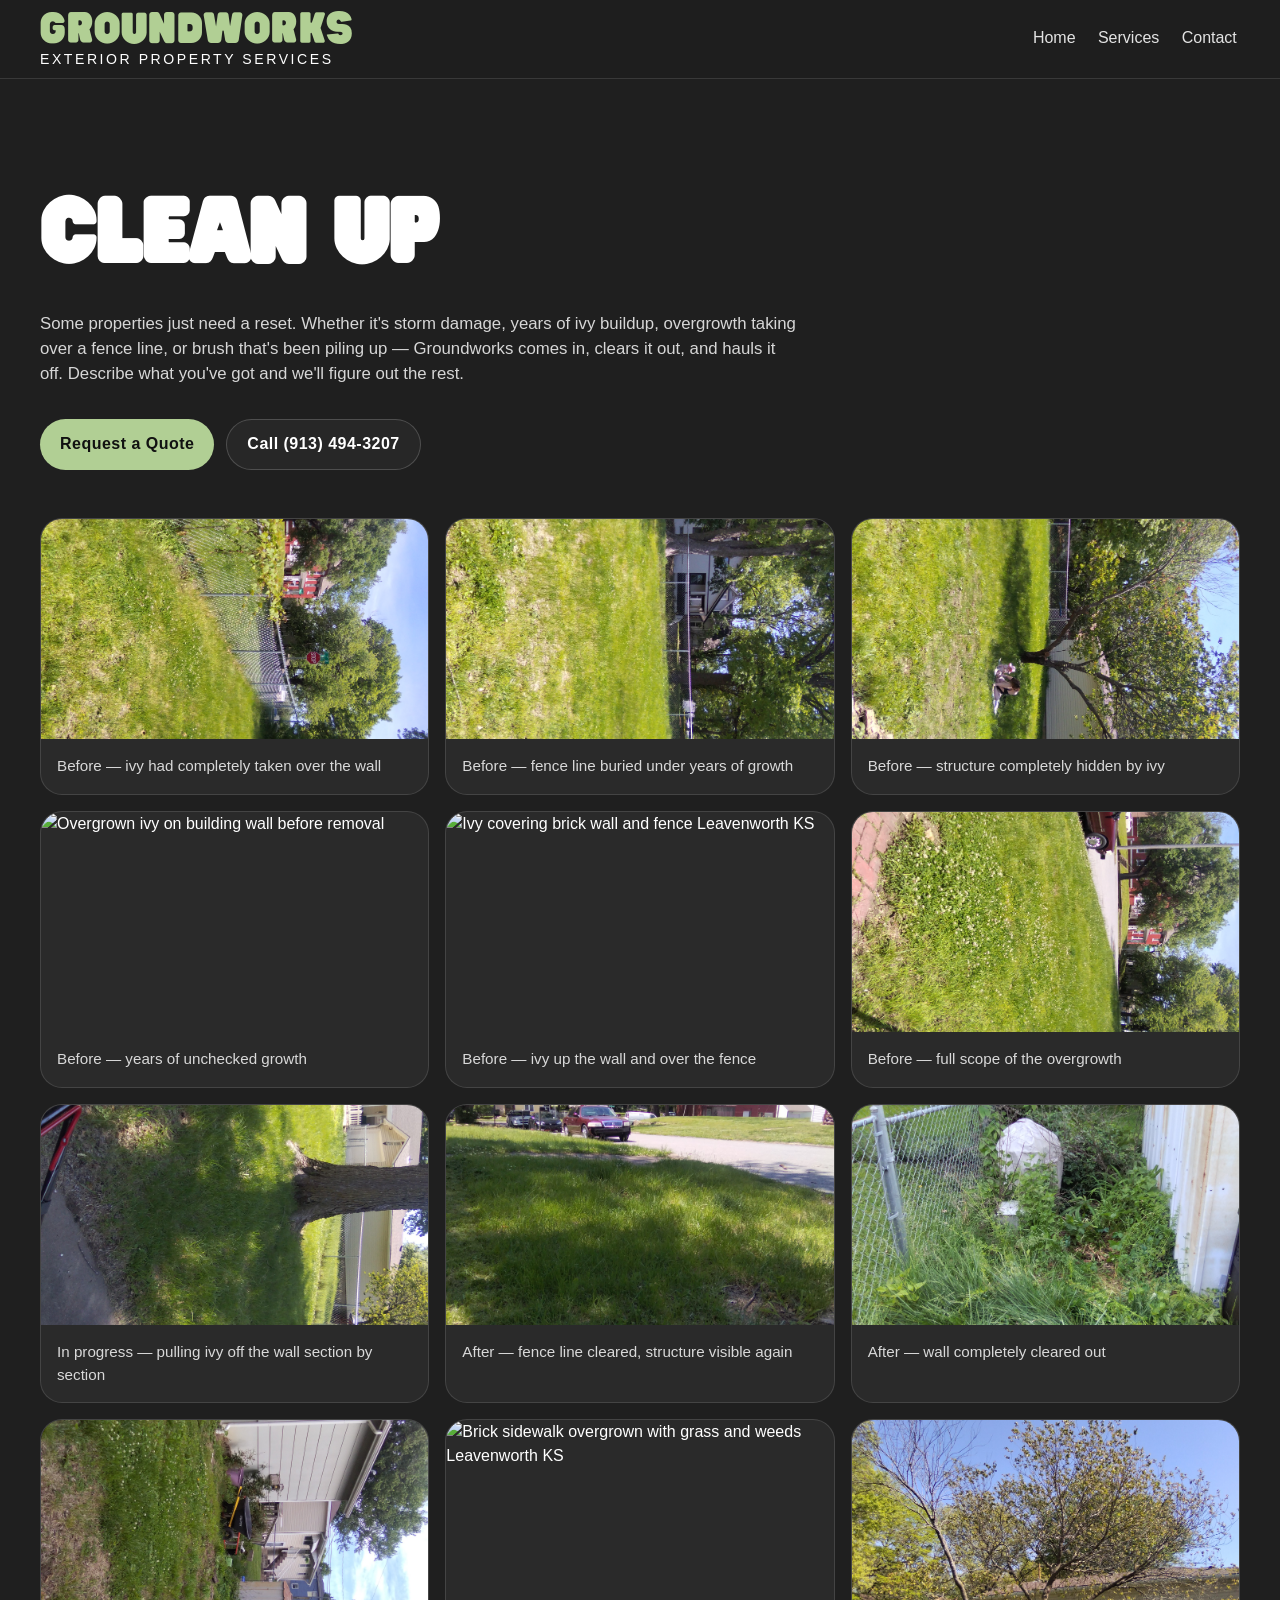
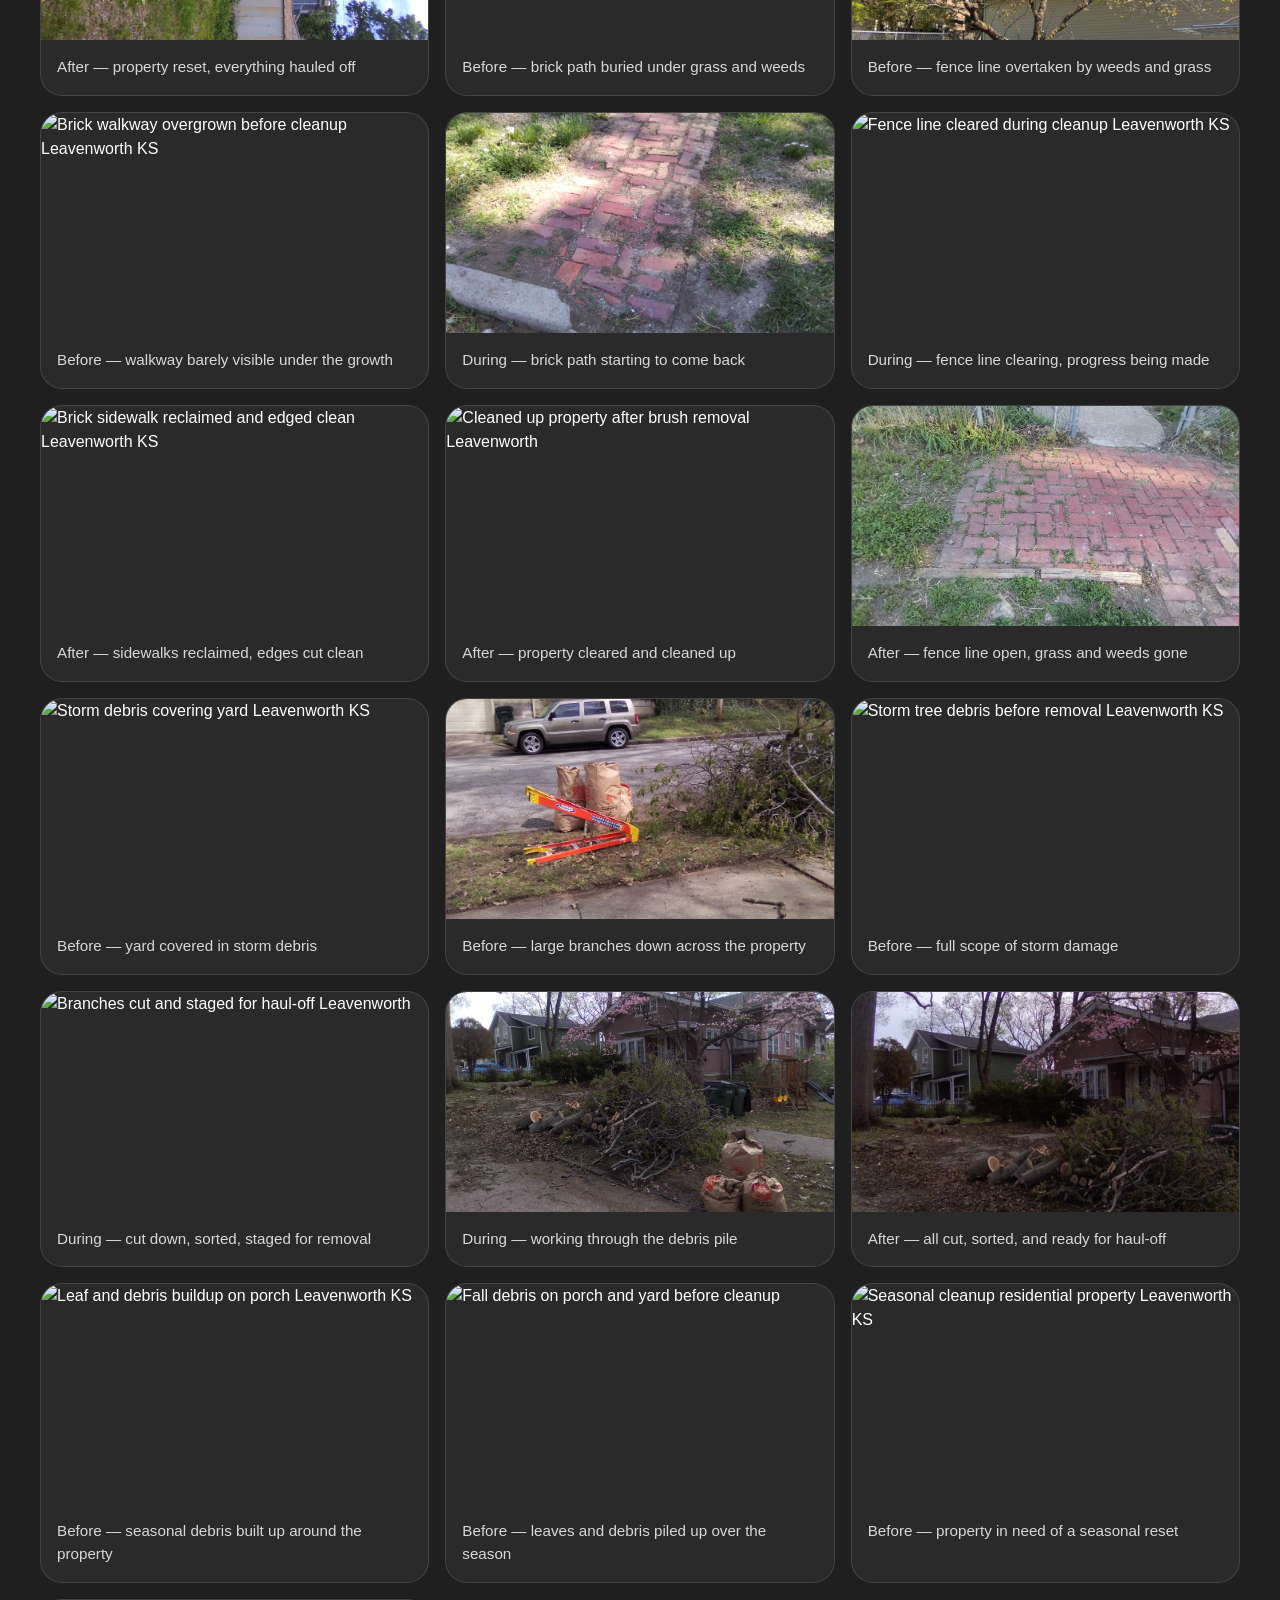
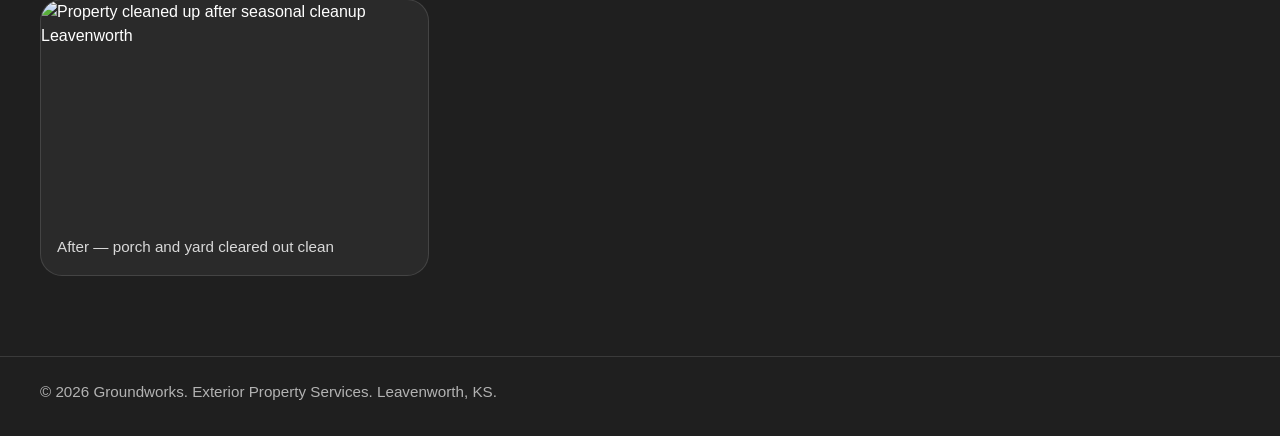
==== commit cca24944: "new files new imgs" ====
--- a/clean-up.html
+++ b/clean-up.html
@@ -4,7 +4,7 @@
   <meta charset="UTF-8" />
   <meta name="viewport" content="width=device-width, initial-scale=1.0" />
   <title>Property Cleanup in Leavenworth KS | Groundworks</title>
-  <meta name="description" content="Brush removal, storm debris haul-off, overgrowth clearing, and neglected property cleanup in Leavenworth and Lansing, KS. One-time or recurring — Groundworks gets it done." />
+  <meta name="description" content="Brush removal, storm debris haul-off, ivy and overgrowth clearing, and neglected property cleanup in Leavenworth and Lansing, KS. Groundworks gets it done." />
   <link rel="icon" type="image/png" href="/favicon.png" />
   <link rel="stylesheet" href="style.css" />
 </head>
@@ -30,9 +30,10 @@
       <div class="container">
         <h1 class="page-title">Clean Up</h1>
         <p class="page-copy">
-          Some properties just need a reset. Whether it's storm damage, a season of neglect,
-          overgrowth taking over, or brush that's been piling up — Groundworks comes in, clears
-          it out, and hauls it off. Describe what you've got and we'll figure out the rest.
+          Some properties just need a reset. Whether it's storm damage, years of ivy buildup,
+          overgrowth taking over a fence line, or brush that's been piling up —
+          Groundworks comes in, clears it out, and hauls it off.
+          Describe what you've got and we'll figure out the rest.
         </p>
         <div class="service-actions">
           <a class="btn btn-primary" href="quote.html">Request a Quote</a>
@@ -45,27 +46,149 @@
       <div class="container">
         <div class="gallery-grid">
 
-          <article class="gallery-item">
-            <img src="images/100_0237.JPG" alt="Brick sidewalks overgrown with grass Leavenworth KS" />
-            <div class="gallery-caption">Before — brick sidewalks taken over by grass and weeds</div>
-          </article>
-
-          <article class="gallery-item">
-            <img src="images/IMG_0558.jpg" alt="Brick sidewalks reclaimed and edged clean Leavenworth" />
+          <!-- Ivy removal job — most dramatic -->
+          <article class="gallery-item">
+            <img src="images/IMG_0891.jpg" alt="Ivy completely covering building wall before cleanup Leavenworth KS" />
+            <div class="gallery-caption">Before — ivy had completely taken over the wall</div>
+          </article>
+
+          <article class="gallery-item">
+            <img src="images/IMG_0892.jpg" alt="Dense ivy overgrowth on fence and building Leavenworth" />
+            <div class="gallery-caption">Before — fence line buried under years of growth</div>
+          </article>
+
+          <article class="gallery-item">
+            <img src="images/IMG_0893.jpg" alt="Ivy overgrowth covering structure Leavenworth KS" />
+            <div class="gallery-caption">Before — structure completely hidden by ivy</div>
+          </article>
+
+          <article class="gallery-item">
+            <img src="images/IMG_0895.jpg" alt="Overgrown ivy on building wall before removal" />
+            <div class="gallery-caption">Before — years of unchecked growth</div>
+          </article>
+
+          <article class="gallery-item">
+            <img src="images/IMG_0896.jpg" alt="Ivy covering brick wall and fence Leavenworth KS" />
+            <div class="gallery-caption">Before — ivy up the wall and over the fence</div>
+          </article>
+
+          <article class="gallery-item">
+            <img src="images/IMG_0897.jpg" alt="Dense ivy growth on residential property before cleanup" />
+            <div class="gallery-caption">Before — full scope of the overgrowth</div>
+          </article>
+
+          <article class="gallery-item">
+            <img src="images/IMG_0899.jpg" alt="Ivy removal in progress Leavenworth KS Groundworks" />
+            <div class="gallery-caption">In progress — pulling ivy off the wall section by section</div>
+          </article>
+
+          <article class="gallery-item">
+            <img src="images/IMG_0900.jpg" alt="Ivy cleared from fence line Leavenworth KS" />
+            <div class="gallery-caption">After — fence line cleared, structure visible again</div>
+          </article>
+
+          <article class="gallery-item">
+            <img src="images/IMG_0901.jpg" alt="Building wall cleared of ivy Leavenworth" />
+            <div class="gallery-caption">After — wall completely cleared out</div>
+          </article>
+
+          <article class="gallery-item">
+            <img src="images/IMG_0903.jpg" alt="Property cleaned up after ivy removal Leavenworth KS" />
+            <div class="gallery-caption">After — property reset, everything hauled off</div>
+          </article>
+
+          <!-- Brick sidewalk / fence line cleanup -->
+          <article class="gallery-item">
+            <img src="images/100_0237.JPG" alt="Brick sidewalk overgrown with grass and weeds Leavenworth KS" />
+            <div class="gallery-caption">Before — brick path buried under grass and weeds</div>
+          </article>
+
+          <article class="gallery-item">
+            <img src="images/IMG_0544.jpg" alt="Overgrown fence line before cleanup Leavenworth" />
+            <div class="gallery-caption">Before — fence line overtaken by weeds and grass</div>
+          </article>
+
+          <article class="gallery-item">
+            <img src="images/IMG_0547.jpg" alt="Brick walkway overgrown before cleanup Leavenworth KS" />
+            <div class="gallery-caption">Before — walkway barely visible under the growth</div>
+          </article>
+
+          <article class="gallery-item">
+            <img src="images/IMG_0548.jpg" alt="Brick path reclaimed during cleanup Leavenworth" />
+            <div class="gallery-caption">During — brick path starting to come back</div>
+          </article>
+
+          <article class="gallery-item">
+            <img src="images/IMG_0553.jpg" alt="Fence line cleared during cleanup Leavenworth KS" />
+            <div class="gallery-caption">During — fence line clearing, progress being made</div>
+          </article>
+
+          <article class="gallery-item">
+            <img src="images/IMG_0558.jpg" alt="Brick sidewalk reclaimed and edged clean Leavenworth KS" />
             <div class="gallery-caption">After — sidewalks reclaimed, edges cut clean</div>
           </article>
 
           <article class="gallery-item">
-            <img src="images/100_0317.JPG" alt="1000lb oak branch fallen on mailbox after storm Leavenworth" />
-            <div class="gallery-caption">Before — 1,000 lb oak branch down after storm, landed on mailbox</div>
-          </article>
-
-          <article class="gallery-item">
-            <img src="images/IMG_0437.jpg" alt="Storm debris cut up and staged for removal" />
-            <div class="gallery-caption">After — branch cut down, sorted, and staged for haul-off</div>
-          </article>
-
-          <!-- Add your cleanup photos below as more gallery-item blocks -->
+            <img src="images/IMG_0559.jpg" alt="Cleaned up property after brush removal Leavenworth" />
+            <div class="gallery-caption">After — property cleared and cleaned up</div>
+          </article>
+
+          <article class="gallery-item">
+            <img src="images/IMG_0560.jpg" alt="Clean fence line after Groundworks cleanup Leavenworth KS" />
+            <div class="gallery-caption">After — fence line open, grass and weeds gone</div>
+          </article>
+
+          <!-- Storm debris / branch removal -->
+          <article class="gallery-item">
+            <img src="images/IMG_0430.jpg" alt="Storm debris covering yard Leavenworth KS" />
+            <div class="gallery-caption">Before — yard covered in storm debris</div>
+          </article>
+
+          <article class="gallery-item">
+            <img src="images/IMG_0432.jpg" alt="Large fallen branches storm cleanup Leavenworth" />
+            <div class="gallery-caption">Before — large branches down across the property</div>
+          </article>
+
+          <article class="gallery-item">
+            <img src="images/IMG_0433.jpg" alt="Storm tree debris before removal Leavenworth KS" />
+            <div class="gallery-caption">Before — full scope of storm damage</div>
+          </article>
+
+          <article class="gallery-item">
+            <img src="images/IMG_0435.jpg" alt="Branches cut and staged for haul-off Leavenworth" />
+            <div class="gallery-caption">During — cut down, sorted, staged for removal</div>
+          </article>
+
+          <article class="gallery-item">
+            <img src="images/IMG_0436.jpg" alt="Storm debris cleared from property Leavenworth KS" />
+            <div class="gallery-caption">During — working through the debris pile</div>
+          </article>
+
+          <article class="gallery-item">
+            <img src="images/IMG_0437.jpg" alt="Branch removal complete haul-off ready Leavenworth" />
+            <div class="gallery-caption">After — all cut, sorted, and ready for haul-off</div>
+          </article>
+
+          <!-- Seasonal / leaf cleanup -->
+          <article class="gallery-item">
+            <img src="images/100_0302.JPG" alt="Leaf and debris buildup on porch Leavenworth KS" />
+            <div class="gallery-caption">Before — seasonal debris built up around the property</div>
+          </article>
+
+          <article class="gallery-item">
+            <img src="images/100_0303.JPG" alt="Fall debris on porch and yard before cleanup" />
+            <div class="gallery-caption">Before — leaves and debris piled up over the season</div>
+          </article>
+
+          <article class="gallery-item">
+            <img src="images/100_0305.JPG" alt="Seasonal cleanup residential property Leavenworth KS" />
+            <div class="gallery-caption">Before — property in need of a seasonal reset</div>
+          </article>
+
+          <article class="gallery-item">
+            <img src="images/100_0307.JPG" alt="Property cleaned up after seasonal cleanup Leavenworth" />
+            <div class="gallery-caption">After — porch and yard cleared out clean</div>
+          </article>
 
         </div>
       </div>
@@ -80,4 +203,4 @@
   </footer>
 
 </body>
-</html>+</html>
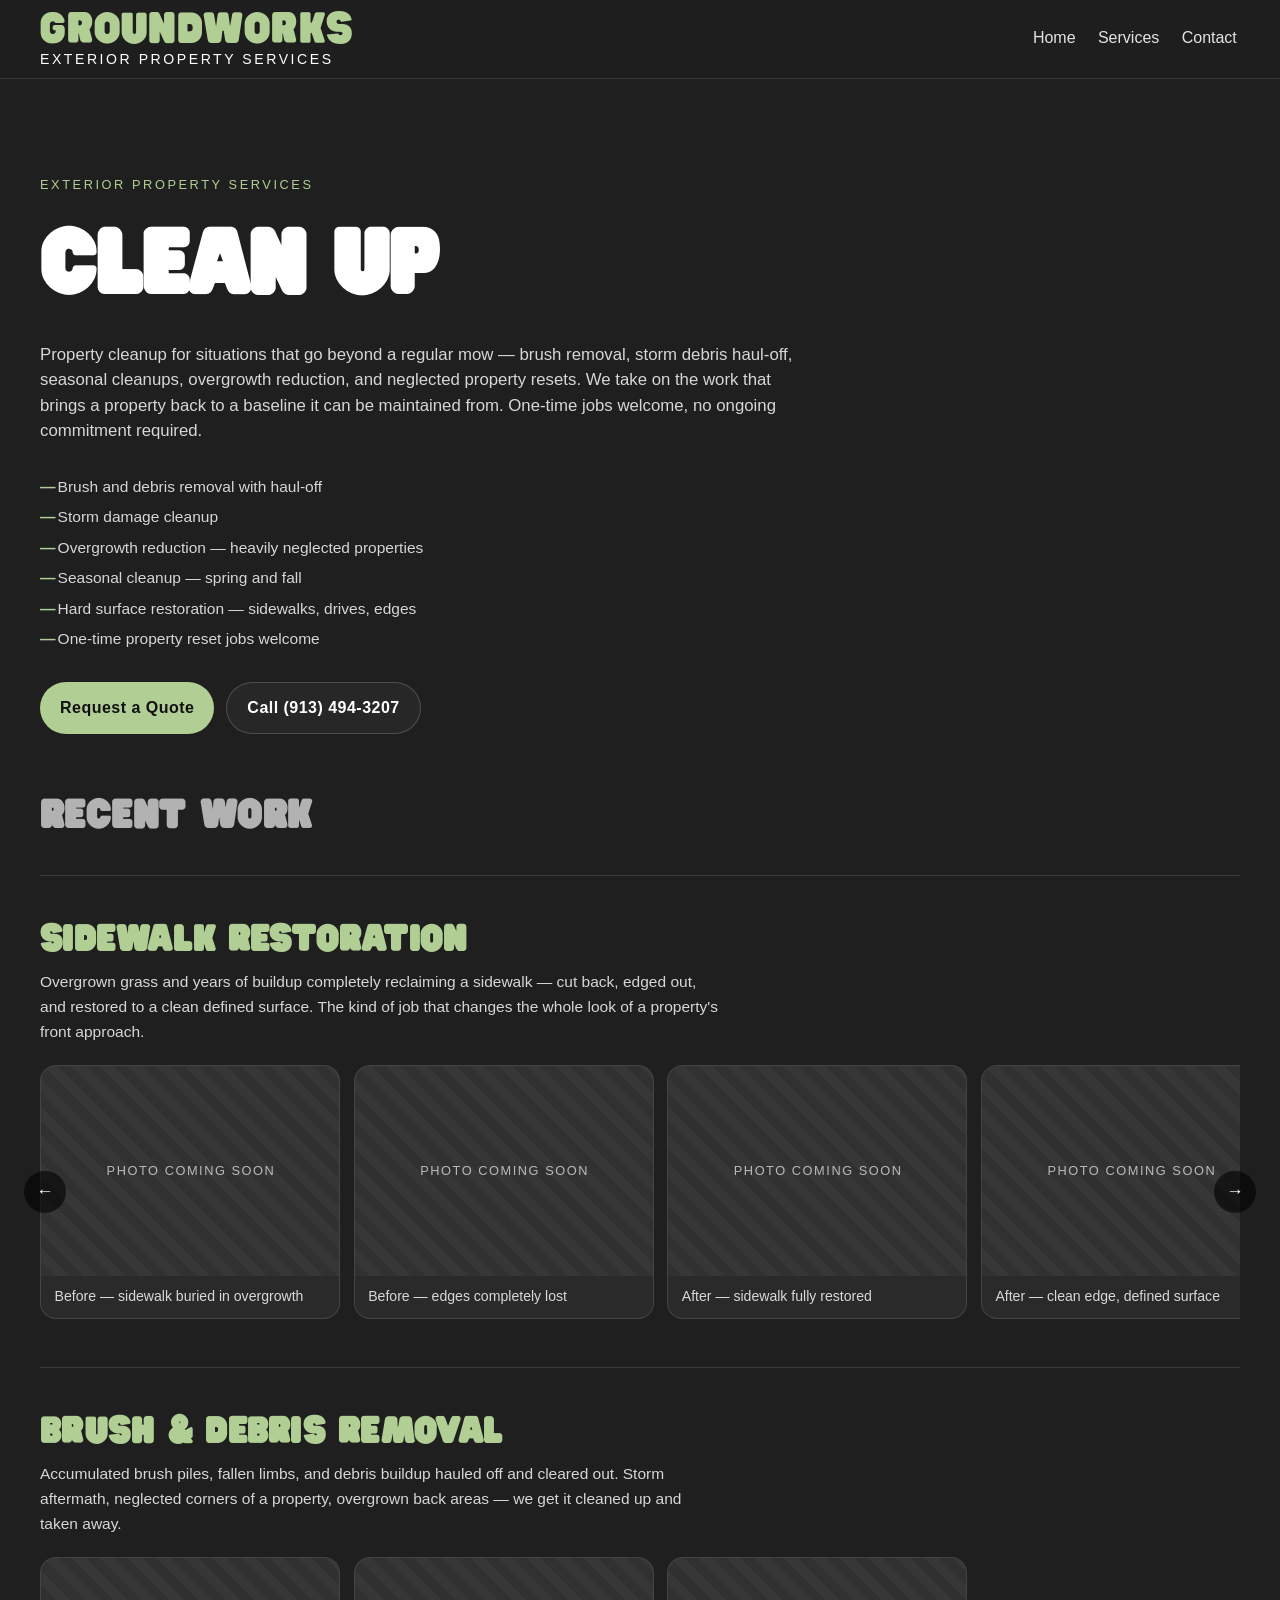
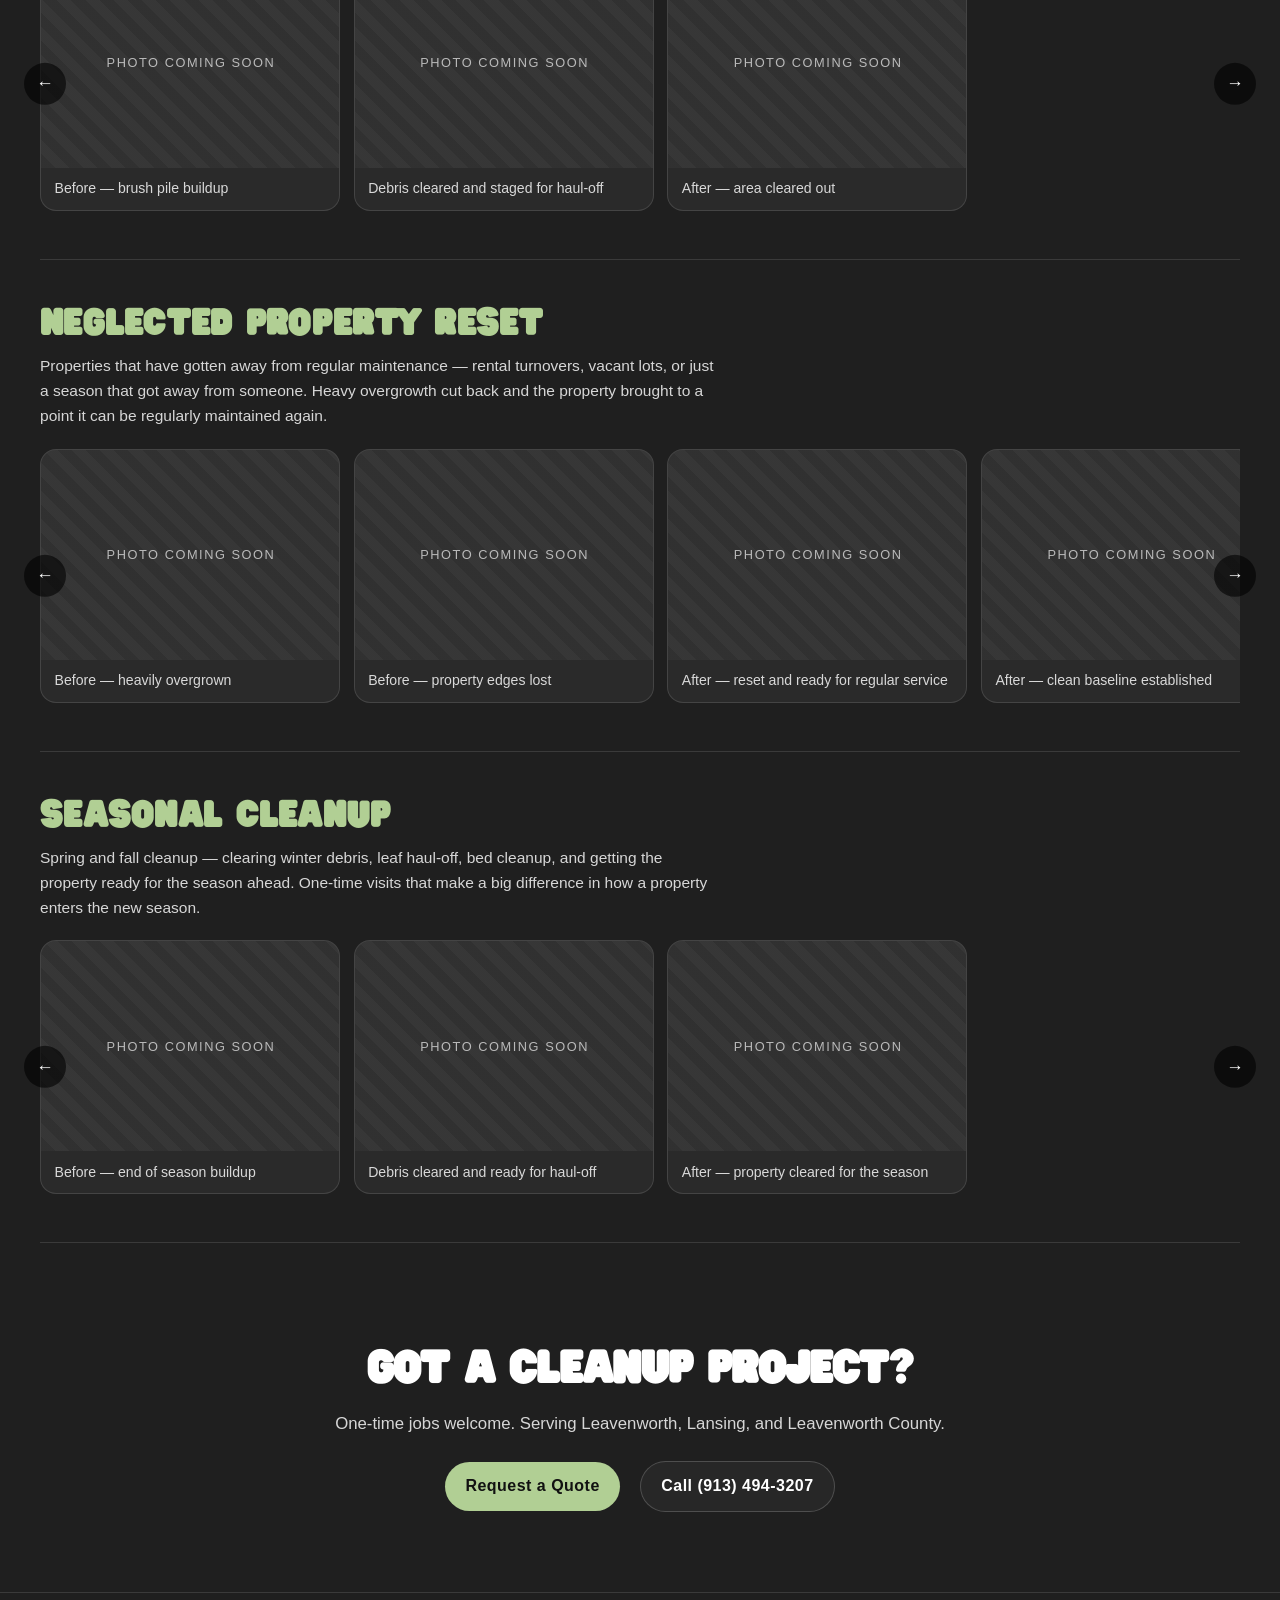
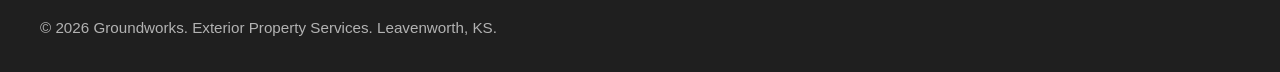
==== commit b7b39173: "big update" ====
--- a/clean-up.html
+++ b/clean-up.html
@@ -3,8 +3,8 @@
 <head>
   <meta charset="UTF-8" />
   <meta name="viewport" content="width=device-width, initial-scale=1.0" />
-  <title>Property Cleanup in Leavenworth KS | Groundworks</title>
-  <meta name="description" content="Brush removal, storm debris haul-off, ivy and overgrowth clearing, and neglected property cleanup in Leavenworth and Lansing, KS. Groundworks gets it done." />
+  <title>Cleanup Services in Leavenworth KS | Groundworks</title>
+  <meta name="description" content="Brush removal, storm debris haul-off, seasonal cleanup, overgrowth reduction, and neglected property reset work in Leavenworth and Lansing, KS." />
   <link rel="icon" type="image/png" href="/favicon.png" />
   <link rel="stylesheet" href="style.css" />
 </head>
@@ -26,15 +26,27 @@
 
   <main>
 
+    <!-- ── Service Hero ───────────────────────────────────── -->
     <section class="page-hero">
       <div class="container">
+        <p class="service-eyebrow">Exterior Property Services</p>
         <h1 class="page-title">Clean Up</h1>
         <p class="page-copy">
-          Some properties just need a reset. Whether it's storm damage, years of ivy buildup,
-          overgrowth taking over a fence line, or brush that's been piling up —
-          Groundworks comes in, clears it out, and hauls it off.
-          Describe what you've got and we'll figure out the rest.
+          Property cleanup for situations that go beyond a regular mow — brush removal,
+          storm debris haul-off, seasonal cleanups, overgrowth reduction, and neglected
+          property resets. We take on the work that brings a property back to a baseline
+          it can be maintained from. One-time jobs welcome, no ongoing commitment required.
         </p>
+
+        <ul class="service-includes">
+          <li>Brush and debris removal with haul-off</li>
+          <li>Storm damage cleanup</li>
+          <li>Overgrowth reduction — heavily neglected properties</li>
+          <li>Seasonal cleanup — spring and fall</li>
+          <li>Hard surface restoration — sidewalks, drives, edges</li>
+          <li>One-time property reset jobs welcome</li>
+        </ul>
+
         <div class="service-actions">
           <a class="btn btn-primary" href="quote.html">Request a Quote</a>
           <a class="btn btn-secondary" href="tel:9134943207">Call (913) 494-3207</a>
@@ -42,155 +54,162 @@
       </div>
     </section>
 
-    <section class="gallery-section">
+    <!-- ── Project Rows ───────────────────────────────────── -->
+    <section class="projects-section">
       <div class="container">
-        <div class="gallery-grid">
-
-          <!-- Ivy removal job — most dramatic -->
-          <article class="gallery-item">
-            <img src="images/IMG_0891.jpg" alt="Ivy completely covering building wall before cleanup Leavenworth KS" />
-            <div class="gallery-caption">Before — ivy had completely taken over the wall</div>
-          </article>
-
-          <article class="gallery-item">
-            <img src="images/IMG_0892.jpg" alt="Dense ivy overgrowth on fence and building Leavenworth" />
-            <div class="gallery-caption">Before — fence line buried under years of growth</div>
-          </article>
-
-          <article class="gallery-item">
-            <img src="images/IMG_0893.jpg" alt="Ivy overgrowth covering structure Leavenworth KS" />
-            <div class="gallery-caption">Before — structure completely hidden by ivy</div>
-          </article>
-
-          <article class="gallery-item">
-            <img src="images/IMG_0895.jpg" alt="Overgrown ivy on building wall before removal" />
-            <div class="gallery-caption">Before — years of unchecked growth</div>
-          </article>
-
-          <article class="gallery-item">
-            <img src="images/IMG_0896.jpg" alt="Ivy covering brick wall and fence Leavenworth KS" />
-            <div class="gallery-caption">Before — ivy up the wall and over the fence</div>
-          </article>
-
-          <article class="gallery-item">
-            <img src="images/IMG_0897.jpg" alt="Dense ivy growth on residential property before cleanup" />
-            <div class="gallery-caption">Before — full scope of the overgrowth</div>
-          </article>
-
-          <article class="gallery-item">
-            <img src="images/IMG_0899.jpg" alt="Ivy removal in progress Leavenworth KS Groundworks" />
-            <div class="gallery-caption">In progress — pulling ivy off the wall section by section</div>
-          </article>
-
-          <article class="gallery-item">
-            <img src="images/IMG_0900.jpg" alt="Ivy cleared from fence line Leavenworth KS" />
-            <div class="gallery-caption">After — fence line cleared, structure visible again</div>
-          </article>
-
-          <article class="gallery-item">
-            <img src="images/IMG_0901.jpg" alt="Building wall cleared of ivy Leavenworth" />
-            <div class="gallery-caption">After — wall completely cleared out</div>
-          </article>
-
-          <article class="gallery-item">
-            <img src="images/IMG_0903.jpg" alt="Property cleaned up after ivy removal Leavenworth KS" />
-            <div class="gallery-caption">After — property reset, everything hauled off</div>
-          </article>
-
-          <!-- Brick sidewalk / fence line cleanup -->
-          <article class="gallery-item">
-            <img src="images/100_0237.JPG" alt="Brick sidewalk overgrown with grass and weeds Leavenworth KS" />
-            <div class="gallery-caption">Before — brick path buried under grass and weeds</div>
-          </article>
-
-          <article class="gallery-item">
-            <img src="images/IMG_0544.jpg" alt="Overgrown fence line before cleanup Leavenworth" />
-            <div class="gallery-caption">Before — fence line overtaken by weeds and grass</div>
-          </article>
-
-          <article class="gallery-item">
-            <img src="images/IMG_0547.jpg" alt="Brick walkway overgrown before cleanup Leavenworth KS" />
-            <div class="gallery-caption">Before — walkway barely visible under the growth</div>
-          </article>
-
-          <article class="gallery-item">
-            <img src="images/IMG_0548.jpg" alt="Brick path reclaimed during cleanup Leavenworth" />
-            <div class="gallery-caption">During — brick path starting to come back</div>
-          </article>
-
-          <article class="gallery-item">
-            <img src="images/IMG_0553.jpg" alt="Fence line cleared during cleanup Leavenworth KS" />
-            <div class="gallery-caption">During — fence line clearing, progress being made</div>
-          </article>
-
-          <article class="gallery-item">
-            <img src="images/IMG_0558.jpg" alt="Brick sidewalk reclaimed and edged clean Leavenworth KS" />
-            <div class="gallery-caption">After — sidewalks reclaimed, edges cut clean</div>
-          </article>
-
-          <article class="gallery-item">
-            <img src="images/IMG_0559.jpg" alt="Cleaned up property after brush removal Leavenworth" />
-            <div class="gallery-caption">After — property cleared and cleaned up</div>
-          </article>
-
-          <article class="gallery-item">
-            <img src="images/IMG_0560.jpg" alt="Clean fence line after Groundworks cleanup Leavenworth KS" />
-            <div class="gallery-caption">After — fence line open, grass and weeds gone</div>
-          </article>
-
-          <!-- Storm debris / branch removal -->
-          <article class="gallery-item">
-            <img src="images/IMG_0430.jpg" alt="Storm debris covering yard Leavenworth KS" />
-            <div class="gallery-caption">Before — yard covered in storm debris</div>
-          </article>
-
-          <article class="gallery-item">
-            <img src="images/IMG_0432.jpg" alt="Large fallen branches storm cleanup Leavenworth" />
-            <div class="gallery-caption">Before — large branches down across the property</div>
-          </article>
-
-          <article class="gallery-item">
-            <img src="images/IMG_0433.jpg" alt="Storm tree debris before removal Leavenworth KS" />
-            <div class="gallery-caption">Before — full scope of storm damage</div>
-          </article>
-
-          <article class="gallery-item">
-            <img src="images/IMG_0435.jpg" alt="Branches cut and staged for haul-off Leavenworth" />
-            <div class="gallery-caption">During — cut down, sorted, staged for removal</div>
-          </article>
-
-          <article class="gallery-item">
-            <img src="images/IMG_0436.jpg" alt="Storm debris cleared from property Leavenworth KS" />
-            <div class="gallery-caption">During — working through the debris pile</div>
-          </article>
-
-          <article class="gallery-item">
-            <img src="images/IMG_0437.jpg" alt="Branch removal complete haul-off ready Leavenworth" />
-            <div class="gallery-caption">After — all cut, sorted, and ready for haul-off</div>
-          </article>
-
-          <!-- Seasonal / leaf cleanup -->
-          <article class="gallery-item">
-            <img src="images/100_0302.JPG" alt="Leaf and debris buildup on porch Leavenworth KS" />
-            <div class="gallery-caption">Before — seasonal debris built up around the property</div>
-          </article>
-
-          <article class="gallery-item">
-            <img src="images/100_0303.JPG" alt="Fall debris on porch and yard before cleanup" />
-            <div class="gallery-caption">Before — leaves and debris piled up over the season</div>
-          </article>
-
-          <article class="gallery-item">
-            <img src="images/100_0305.JPG" alt="Seasonal cleanup residential property Leavenworth KS" />
-            <div class="gallery-caption">Before — property in need of a seasonal reset</div>
-          </article>
-
-          <article class="gallery-item">
-            <img src="images/100_0307.JPG" alt="Property cleaned up after seasonal cleanup Leavenworth" />
-            <div class="gallery-caption">After — porch and yard cleared out clean</div>
-          </article>
-
-        </div>
+
+        <h2 class="projects-heading">Recent Work</h2>
+
+        <!-- ── Project Row: Sidewalk Restoration ─────────── -->
+        <div class="project-row">
+          <div class="project-row-header">
+            <div>
+              <h3 class="project-row-title">Sidewalk Restoration</h3>
+              <p class="project-row-desc">
+                Overgrown grass and years of buildup completely reclaiming a sidewalk —
+                cut back, edged out, and restored to a clean defined surface. The kind of
+                job that changes the whole look of a property's front approach.
+              </p>
+            </div>
+          </div>
+          <div class="photo-strip-wrap">
+            <button class="strip-btn prev" aria-label="Scroll left">&#8592;</button>
+            <div class="photo-strip">
+              <!-- REPLACE: add your sidewalk restoration before/after photos here -->
+              <figure class="strip-item strip-placeholder">
+                <div class="placeholder-img"></div>
+                <figcaption>Before — sidewalk buried in overgrowth</figcaption>
+              </figure>
+              <figure class="strip-item strip-placeholder">
+                <div class="placeholder-img"></div>
+                <figcaption>Before — edges completely lost</figcaption>
+              </figure>
+              <figure class="strip-item strip-placeholder">
+                <div class="placeholder-img"></div>
+                <figcaption>After — sidewalk fully restored</figcaption>
+              </figure>
+              <figure class="strip-item strip-placeholder">
+                <div class="placeholder-img"></div>
+                <figcaption>After — clean edge, defined surface</figcaption>
+              </figure>
+            </div>
+            <button class="strip-btn next" aria-label="Scroll right">&#8594;</button>
+          </div>
+        </div>
+
+        <!-- ── Project Row: Brush & Debris Removal ────────── -->
+        <div class="project-row">
+          <div class="project-row-header">
+            <div>
+              <h3 class="project-row-title">Brush &amp; Debris Removal</h3>
+              <p class="project-row-desc">
+                Accumulated brush piles, fallen limbs, and debris buildup hauled off and
+                cleared out. Storm aftermath, neglected corners of a property, overgrown
+                back areas — we get it cleaned up and taken away.
+              </p>
+            </div>
+          </div>
+          <div class="photo-strip-wrap">
+            <button class="strip-btn prev" aria-label="Scroll left">&#8592;</button>
+            <div class="photo-strip">
+              <!-- REPLACE: add your brush removal photos here -->
+              <figure class="strip-item strip-placeholder">
+                <div class="placeholder-img"></div>
+                <figcaption>Before — brush pile buildup</figcaption>
+              </figure>
+              <figure class="strip-item strip-placeholder">
+                <div class="placeholder-img"></div>
+                <figcaption>Debris cleared and staged for haul-off</figcaption>
+              </figure>
+              <figure class="strip-item strip-placeholder">
+                <div class="placeholder-img"></div>
+                <figcaption>After — area cleared out</figcaption>
+              </figure>
+            </div>
+            <button class="strip-btn next" aria-label="Scroll right">&#8594;</button>
+          </div>
+        </div>
+
+        <!-- ── Project Row: Neglected Property Reset ──────── -->
+        <div class="project-row">
+          <div class="project-row-header">
+            <div>
+              <h3 class="project-row-title">Neglected Property Reset</h3>
+              <p class="project-row-desc">
+                Properties that have gotten away from regular maintenance — rental turnovers,
+                vacant lots, or just a season that got away from someone. Heavy overgrowth
+                cut back and the property brought to a point it can be regularly maintained again.
+              </p>
+            </div>
+          </div>
+          <div class="photo-strip-wrap">
+            <button class="strip-btn prev" aria-label="Scroll left">&#8592;</button>
+            <div class="photo-strip">
+              <!-- REPLACE: add your neglected property reset photos here -->
+              <figure class="strip-item strip-placeholder">
+                <div class="placeholder-img"></div>
+                <figcaption>Before — heavily overgrown</figcaption>
+              </figure>
+              <figure class="strip-item strip-placeholder">
+                <div class="placeholder-img"></div>
+                <figcaption>Before — property edges lost</figcaption>
+              </figure>
+              <figure class="strip-item strip-placeholder">
+                <div class="placeholder-img"></div>
+                <figcaption>After — reset and ready for regular service</figcaption>
+              </figure>
+              <figure class="strip-item strip-placeholder">
+                <div class="placeholder-img"></div>
+                <figcaption>After — clean baseline established</figcaption>
+              </figure>
+            </div>
+            <button class="strip-btn next" aria-label="Scroll right">&#8594;</button>
+          </div>
+        </div>
+
+        <!-- ── Project Row: Seasonal Cleanup ─────────────── -->
+        <div class="project-row">
+          <div class="project-row-header">
+            <div>
+              <h3 class="project-row-title">Seasonal Cleanup</h3>
+              <p class="project-row-desc">
+                Spring and fall cleanup — clearing winter debris, leaf haul-off, bed cleanup,
+                and getting the property ready for the season ahead. One-time visits that make
+                a big difference in how a property enters the new season.
+              </p>
+            </div>
+          </div>
+          <div class="photo-strip-wrap">
+            <button class="strip-btn prev" aria-label="Scroll left">&#8592;</button>
+            <div class="photo-strip">
+              <!-- REPLACE: add your seasonal cleanup photos here -->
+              <figure class="strip-item strip-placeholder">
+                <div class="placeholder-img"></div>
+                <figcaption>Before — end of season buildup</figcaption>
+              </figure>
+              <figure class="strip-item strip-placeholder">
+                <div class="placeholder-img"></div>
+                <figcaption>Debris cleared and ready for haul-off</figcaption>
+              </figure>
+              <figure class="strip-item strip-placeholder">
+                <div class="placeholder-img"></div>
+                <figcaption>After — property cleared for the season</figcaption>
+              </figure>
+            </div>
+            <button class="strip-btn next" aria-label="Scroll right">&#8594;</button>
+          </div>
+        </div>
+
+      </div>
+    </section>
+
+    <!-- ── Bottom CTA ─────────────────────────────────────── -->
+    <section class="service-cta">
+      <div class="container">
+        <h2>Got a cleanup project?</h2>
+        <p>One-time jobs welcome. Serving Leavenworth, Lansing, and Leavenworth County.</p>
+        <a class="btn btn-primary" href="quote.html">Request a Quote</a>
+        <a class="btn btn-secondary" href="tel:9134943207">Call (913) 494-3207</a>
       </div>
     </section>
 
@@ -202,5 +221,17 @@
     </div>
   </footer>
 
+  <script>
+    document.querySelectorAll('.photo-strip-wrap').forEach(wrap => {
+      const strip = wrap.querySelector('.photo-strip');
+      wrap.querySelector('.prev').addEventListener('click', () => {
+        strip.scrollBy({ left: -320, behavior: 'smooth' });
+      });
+      wrap.querySelector('.next').addEventListener('click', () => {
+        strip.scrollBy({ left: 320, behavior: 'smooth' });
+      });
+    });
+  </script>
+
 </body>
-</html>
+</html>
--- a/style.css
+++ b/style.css
@@ -675,4 +675,209 @@
   .page-hero { padding-top: 4rem; }
   .gallery-grid { grid-template-columns: 1fr; }
   .carousel-btn { width: 40px; height: 40px; }
-}+}
+
+/* ============================================================
+   SERVICE SUBPAGE — NEW LAYOUT
+   Project rows with photo strips
+   Append to bottom of style.css
+   ============================================================ */
+ 
+/* ── Service Hero additions ───────────────────────────────── */
+.service-eyebrow {
+  font-size: 0.8rem;
+  text-transform: uppercase;
+  letter-spacing: 0.2em;
+  color: var(--accent);
+  margin-bottom: 0.75rem;
+}
+ 
+.service-includes {
+  list-style: none;
+  display: flex;
+  flex-direction: column;
+  gap: 0.45rem;
+  margin-bottom: 2rem;
+  max-width: 640px;
+}
+ 
+.service-includes li {
+  color: var(--text-soft);
+  font-size: 0.97rem;
+  padding-left: 1.1rem;
+  position: relative;
+}
+ 
+.service-includes li::before {
+  content: '—';
+  position: absolute;
+  left: 0;
+  color: var(--accent);
+  font-weight: 700;
+}
+ 
+/* ── Projects section ─────────────────────────────────────── */
+.projects-section {
+  padding-bottom: 2rem;
+}
+ 
+.projects-heading {
+  font-family: 'GroundworksDisplay', Impact, sans-serif;
+  font-size: clamp(1.6rem, 3vw, 2.2rem);
+  text-transform: uppercase;
+  letter-spacing: 0.04em;
+  color: var(--text-muted);
+  margin-bottom: 2rem;
+  padding-top: 0.5rem;
+}
+ 
+/* ── Project row ──────────────────────────────────────────── */
+.project-row {
+  border-top: 1px solid var(--border);
+  padding: 2.5rem 0;
+}
+ 
+.project-row:last-child {
+  border-bottom: 1px solid var(--border);
+}
+ 
+.project-row-header {
+  display: flex;
+  align-items: flex-start;
+  justify-content: space-between;
+  gap: 1rem;
+  margin-bottom: 1.25rem;
+}
+ 
+.project-row-title {
+  font-family: 'GroundworksDisplay', Impact, sans-serif;
+  font-size: clamp(1.4rem, 3vw, 2rem);
+  text-transform: uppercase;
+  letter-spacing: 0.04em;
+  color: var(--accent);
+  margin-bottom: 0.4rem;
+}
+ 
+.project-row-desc {
+  color: var(--text-soft);
+  font-size: 0.97rem;
+  max-width: 680px;
+  line-height: 1.6;
+}
+ 
+/* ── Photo strip ──────────────────────────────────────────── */
+.photo-strip-wrap {
+  position: relative;
+}
+ 
+.photo-strip {
+  display: flex;
+  gap: 0.85rem;
+  overflow-x: auto;
+  scroll-snap-type: x mandatory;
+  -webkit-overflow-scrolling: touch;
+  padding-bottom: 0.5rem;
+  /* hide scrollbar visually but keep scroll */
+  scrollbar-width: none;
+}
+ 
+.photo-strip::-webkit-scrollbar {
+  display: none;
+}
+ 
+.strip-item {
+  flex: 0 0 300px;
+  scroll-snap-align: start;
+  background: var(--bg-card);
+  border: 1px solid var(--border);
+  border-radius: 16px;
+  overflow: hidden;
+}
+ 
+.strip-item img {
+  width: 300px;
+  height: 210px;
+  object-fit: cover;
+  border-radius: 0;
+  display: block;
+}
+ 
+.strip-item figcaption {
+  padding: 0.7rem 0.85rem;
+  color: var(--text-soft);
+  font-size: 0.88rem;
+  line-height: 1.4;
+}
+ 
+/* ── Placeholder (for rows without photos yet) ────────────── */
+.placeholder-img {
+  width: 300px;
+  height: 210px;
+  background: repeating-linear-gradient(
+    45deg,
+    rgba(255,255,255,0.03),
+    rgba(255,255,255,0.03) 10px,
+    rgba(255,255,255,0.06) 10px,
+    rgba(255,255,255,0.06) 20px
+  );
+  display: flex;
+  align-items: center;
+  justify-content: center;
+}
+ 
+.placeholder-img::after {
+  content: 'Photo coming soon';
+  color: var(--text-muted);
+  font-size: 0.8rem;
+  text-transform: uppercase;
+  letter-spacing: 0.12em;
+}
+ 
+/* ── Strip nav buttons ────────────────────────────────────── */
+.strip-btn {
+  display: none; /* shown on wider viewports via JS, or just use scroll on mobile */
+  position: absolute;
+  top: 50%;
+  transform: translateY(-60%); /* account for caption height */
+  z-index: 2;
+  width: 42px;
+  height: 42px;
+  border: none;
+  border-radius: 999px;
+  background: rgba(0, 0, 0, 0.6);
+  color: #ffffff;
+  font-size: 1.1rem;
+  cursor: pointer;
+  transition: 0.2s ease;
+}
+ 
+.strip-btn:hover {
+  background: var(--accent);
+  color: #111111;
+}
+ 
+.strip-btn.prev { left: -16px; }
+.strip-btn.next { right: -16px; }
+ 
+/* Show buttons on devices with hover (non-touch) */
+@media (hover: hover) {
+  .strip-btn { display: flex; align-items: center; justify-content: center; }
+}
+ 
+/* ── Responsive ───────────────────────────────────────────── */
+@media (max-width: 700px) {
+  .project-row {
+    padding: 2rem 0;
+  }
+ 
+  .strip-item {
+    flex: 0 0 260px;
+  }
+ 
+  .strip-item img,
+  .placeholder-img {
+    width: 260px;
+    height: 180px;
+  }
+}
+ 
